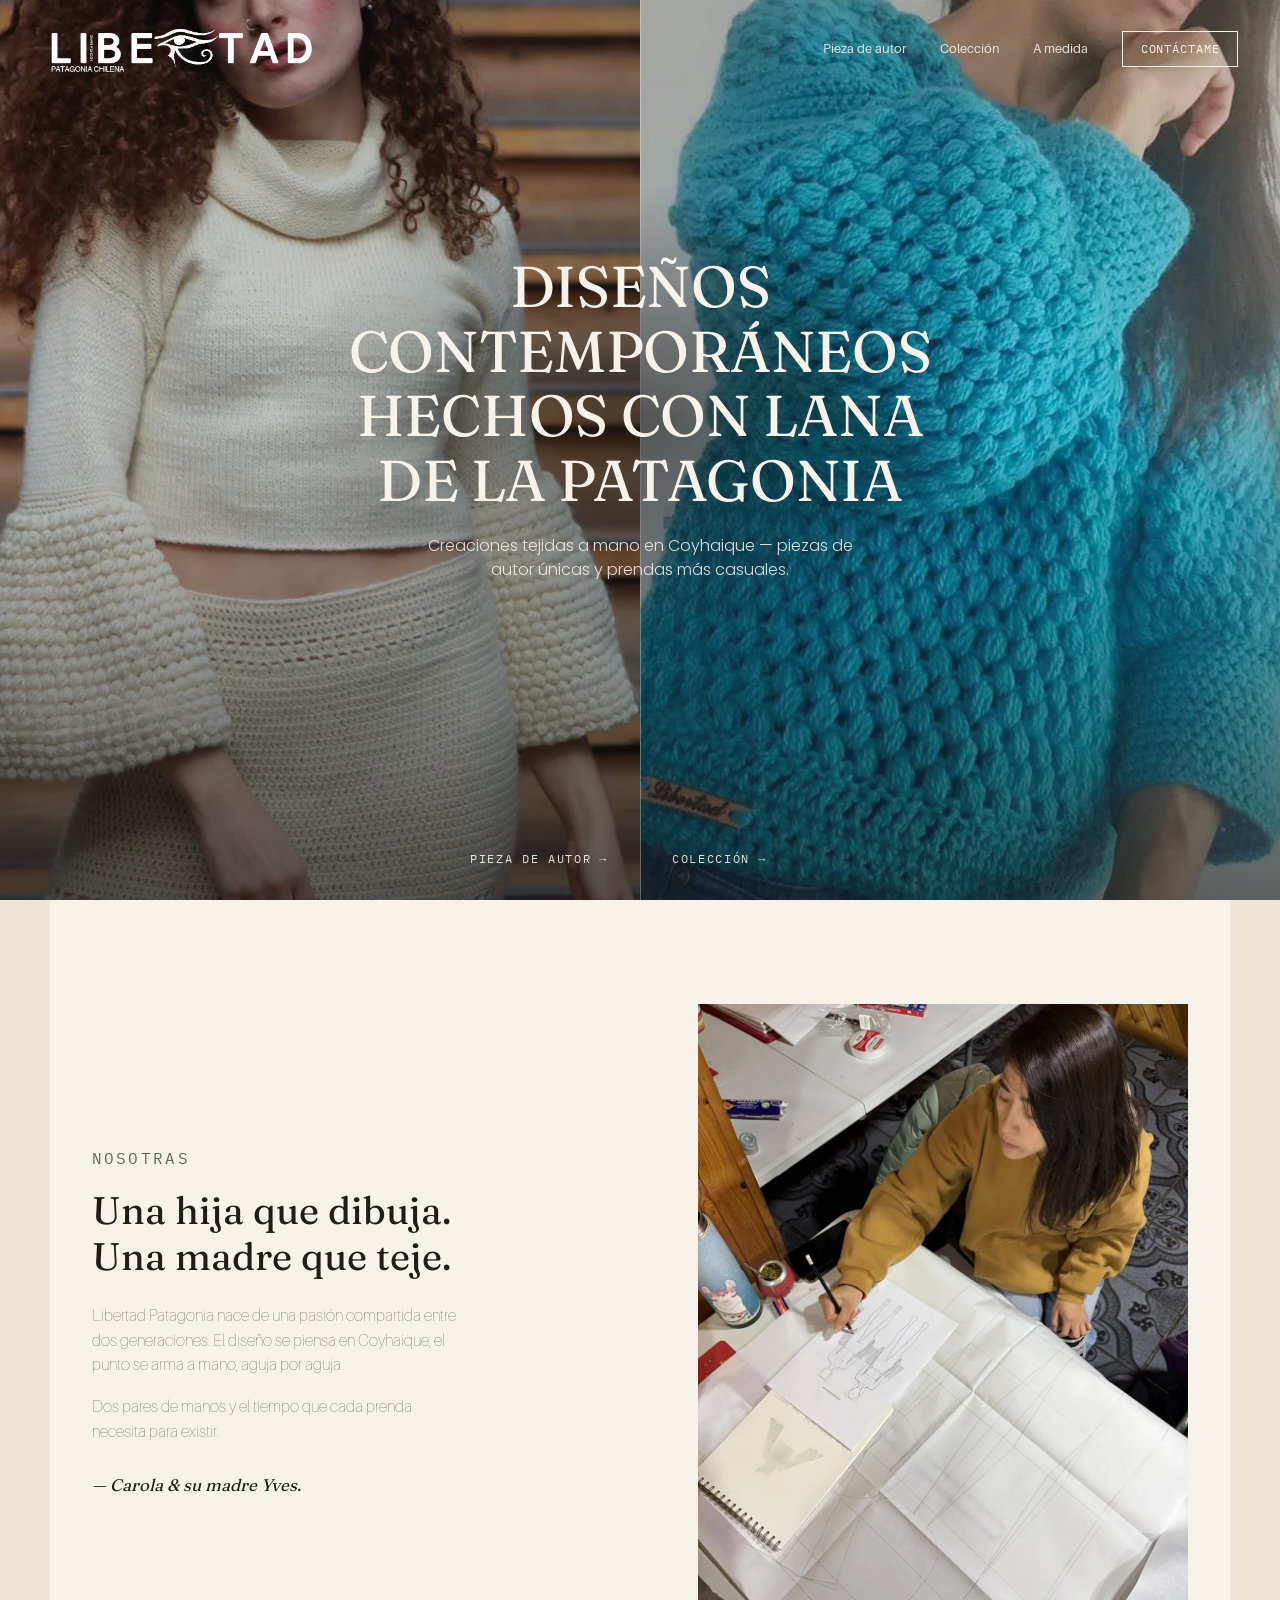
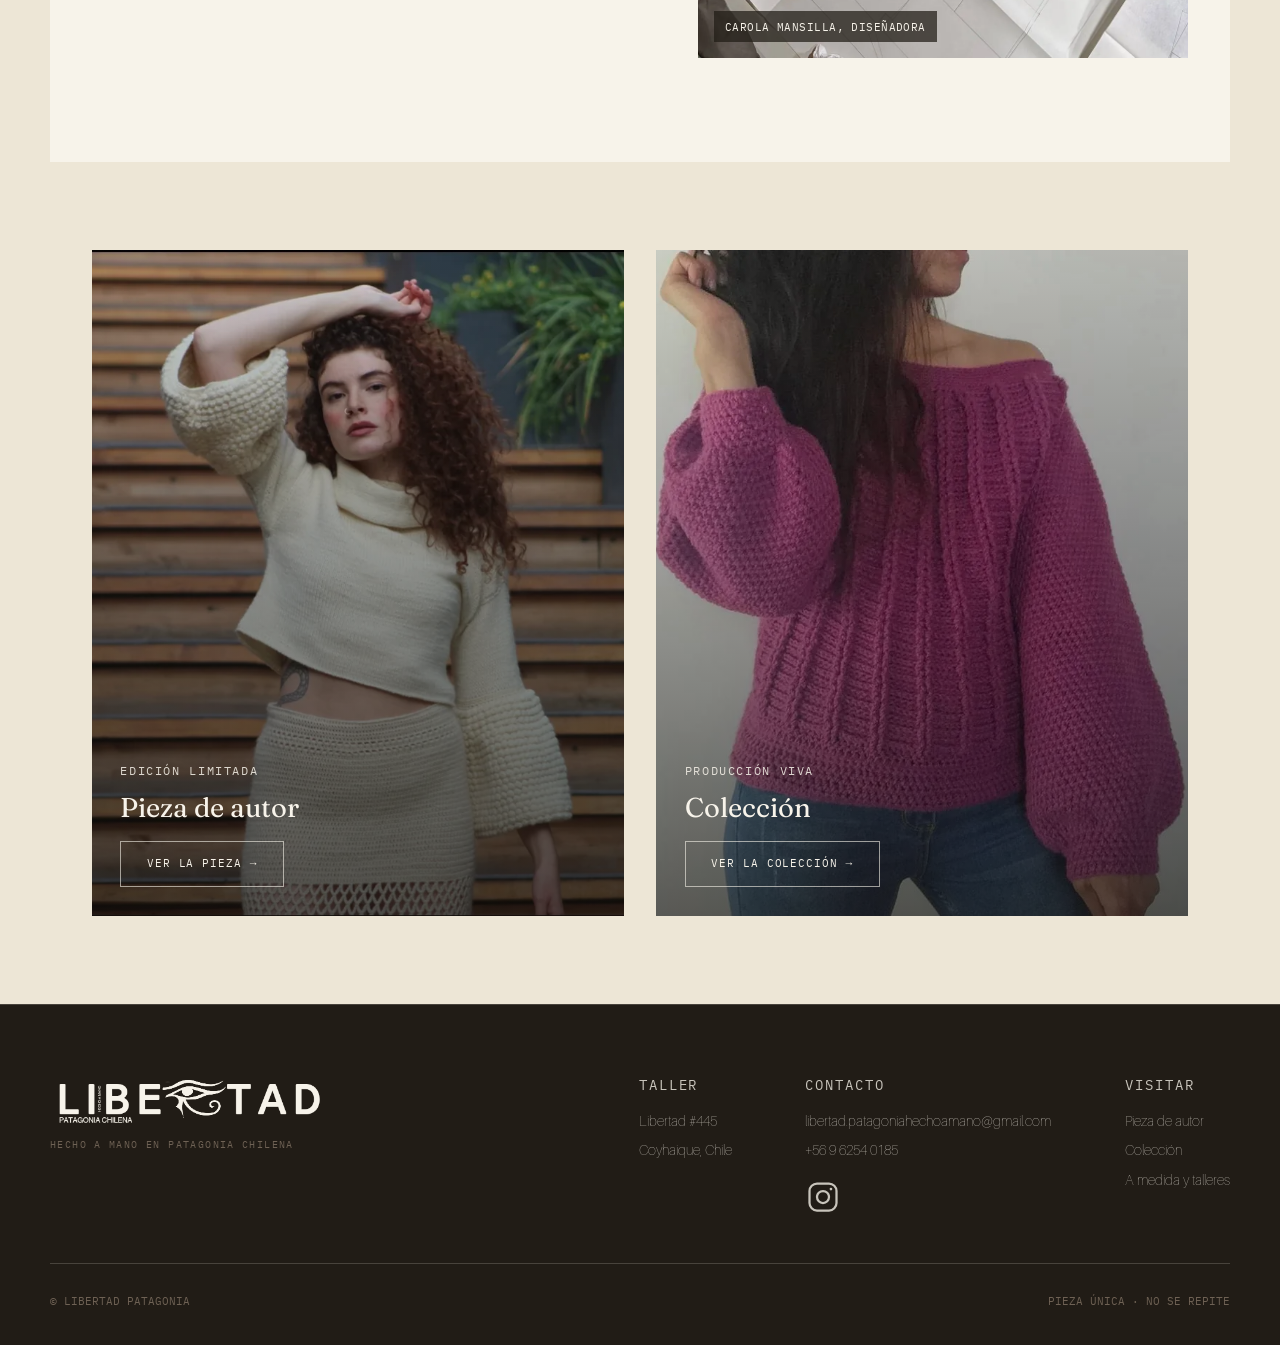
==== index.html @ 9610e056 "Nav: Contáctame WhatsApp button on all pages; footer: frameless larger Instagram icon on all pages C" ====
<!DOCTYPE html>

<html lang="es">
<head>
<meta charset="utf-8"/>
<meta content="width=device-width, initial-scale=1.0" name="viewport"/>
<title>Libertad Patagonia — Dos líneas, un mismo taller</title>




<link as="font" crossorigin="" href="assets/fonts/fraunces-400.woff2" rel="preload" type="font/woff2"/><link as="font" crossorigin="" href="assets/fonts/aileron-400.woff2" rel="preload" type="font/woff2"/><link href="assets/css/style.css" rel="stylesheet"/><meta content="Taller familiar de tejido en Coyhaique, Patagonia chilena. Piezas de autor en lana cruda y colección semanal en colores vivos, hechas a mano por Carola e Yves Mansilla." name="description"/><link href="https://libertadpatagonia.cl/" rel="canonical"/><meta content="website" property="og:type"/><meta content="Libertad Patagonia — Dos líneas, un mismo taller" property="og:title"/><meta content="Taller familiar de tejido en Coyhaique, Patagonia chilena. Piezas de autor en lana cruda y colección semanal en colores vivos, hechas a mano por Carola e Yves Mansilla." property="og:description"/><meta content="https://libertadpatagonia.cl/" property="og:url"/><meta content="https://libertadpatagonia.cl/assets/img/pieza-crema-frente.webp" property="og:image"/><meta content="es_CL" property="og:locale"/><meta content="Libertad Patagonia" property="og:site_name"/><meta content="summary_large_image" name="twitter:card"/><meta content="Libertad Patagonia — Dos líneas, un mismo taller" name="twitter:title"/><meta content="Taller familiar de tejido en Coyhaique, Patagonia chilena. Piezas de autor en lana cruda y colección semanal en colores vivos, hechas a mano por Carola e Yves Mansilla." name="twitter:description"/><meta content="https://libertadpatagonia.cl/assets/img/pieza-crema-frente.webp" name="twitter:image"/><script type="application/ld+json">{
  "@context": "https://schema.org",
  "@type": "ClothingStore",
  "name": "Libertad Patagonia",
  "description": "Taller familiar de tejido a mano en Coyhaique, Patagonia chilena.",
  "address": {
    "@type": "PostalAddress",
    "streetAddress": "Libertad #445",
    "addressLocality": "Coyhaique",
    "addressRegion": "Región de Aysén",
    "addressCountry": "CL"
  },
  "email": "libertad.patagoniahechoamano@gmail.com",
  "telephone": "+56962540185",
  "sameAs": ["https://www.instagram.com/libertad.patagona_hechoamano/"],
  "image": "https://libertadpatagonia.cl/assets/img/pieza-crema-frente.webp"
}</script></head>
<body>
<header class="" id="siteHeader">
<a class="brand-block" href="index.html" style="display:flex;align-items:center;">
<div class="brand-logo">
<img alt="Libertad Patagonia" class="logo-light" fetchpriority="high" height="84" loading="eager" src="assets/img/logo-header.png" width="462"/>
<img alt="Libertad Patagonia" class="logo-dark" fetchpriority="high" height="91" loading="eager" src="assets/img/logo-footer.png" width="472"/>
</div>
</a>
<nav>
<a href="pieza-de-autor.html">Pieza de autor</a>
<a href="coleccion.html">Colección</a>
<a href="servicios.html">A medida</a>
<a class="nav-cta" href="https://wa.me/56962540185?text=Hola%2C%20les%20escribo%20desde%20el%20sitio%20web%20de%20Libertad%20Patagonia." target="_blank" rel="noopener">Contáctame</a>
</nav>
</header>
<section class="hero">
<div class="hero-split">
<a class="hero-half hero-half-autor" href="pieza-de-autor.html" style="background-image:url('assets/img/diseno-patronaje.webp');">
<span class="hero-half-label mono">PIEZA DE AUTOR <span class="arrow">→</span></span>
</a>
<a class="hero-half hero-half-coleccion" href="coleccion.html" style="background-image:url('assets/img/tejido-turquesa.webp');">
<span class="hero-half-label mono">COLECCIÓN <span class="arrow">→</span></span>
</a>
</div>
<div class="hero-seam"></div>
<div class="hero-center">
<h1 style="text-transform:uppercase;">Diseños contemporáneos hechos con lana de la Patagonia</h1>
<p>Creaciones tejidas a mano en Coyhaique — piezas de autor únicas y prendas más casuales.</p>
</div>
</section>
<div class="oficio reveal" id="oficio">
<div class="oficio-text">
<p class="eyebrow">Nosotras</p>
<h2>Una hija que dibuja.<br/>Una madre que teje.</h2>
<p>Libertad Patagonia nace de una pasión compartida entre dos generaciones. El diseño se piensa en Coyhaique; el punto se arma a mano, aguja por aguja.</p>
<p>Dos pares de manos y el tiempo que cada prenda necesita para existir.</p>
<p class="signature">— Carola &amp; su madre Yves.</p>
</div>
<div class="oficio-img">
<img alt="Carola Mansilla dibujando el diseño de una pieza, Coyhaique" fetchpriority="high" height="1332" loading="eager" src="assets/img/pieza-crema-frente.webp" width="1000"/>
<span class="tag mono">CAROLA MANSILLA, DISEÑADORA</span>
</div>
</div>
<div class="paths reveal">
<a class="path-card" href="pieza-de-autor.html">
<img alt="Pieza de autor" height="1424" loading="lazy" src="assets/img/modelo.webp" width="950"/>
<div class="path-card-inner">
<p class="eyebrow">Edición limitada</p>
<h3>Pieza de autor</h3>
<span class="btn btn-light">Ver la pieza →</span>
</div>
</a>
<a class="path-card" href="coleccion.html">
<img alt="Colección" height="950" loading="lazy" src="assets/img/pieza-magenta-espalda.webp" width="950"/>
<div class="path-card-inner">
<p class="eyebrow">Producción viva</p>
<h3>Colección</h3>
<span class="btn btn-light">Ver la colección →</span>
</div>
</a>
</div>
<footer id="contacto">
<div class="footer-top">
<div class="footer-logo">
<div aria-label="Libertad Patagonia" class="footer-logo-mark" role="img"></div>
<small>HECHO A MANO EN PATAGONIA CHILENA</small>
</div>
<div class="footer-cols">
<div class="footer-col">
<p class="eyebrow">Taller</p>
<p>Libertad #445</p>
<p>Coyhaique, Chile</p>
</div>
<div class="footer-col">
<p class="eyebrow">Contacto</p>
<a href="mailto:libertad.patagoniahechoamano@gmail.com">libertad.patagoniahechoamano@gmail.com</a>
<a href="https://wa.me/56962540185">+56 9 6254 0185</a>
<div class="footer-social">
<a href="https://www.instagram.com/libertad.patagona_hechoamano/" target="_blank" rel="noopener" aria-label="Instagram de Libertad Patagonia">
<svg xmlns="http://www.w3.org/2000/svg" viewBox="0 0 24 24" width="36" height="36" fill="none" stroke="currentColor" stroke-width="1.5" stroke-linecap="round" stroke-linejoin="round" aria-hidden="true"><rect x="3" y="3" width="18" height="18" rx="5"/><circle cx="12" cy="12" r="4"/><circle cx="17.3" cy="6.7" r="0.9" fill="currentColor" stroke="none"/></svg>
</a>
</div>
</div>
<div class="footer-col">
<p class="eyebrow">Visitar</p>
<a href="pieza-de-autor.html">Pieza de autor</a>
<a href="coleccion.html">Colección</a>
<a href="servicios.html">A medida y talleres</a>
</div>
</div>
</div>
<div class="footer-bottom">
<span>© LIBERTAD PATAGONIA</span>
<span>PIEZA ÚNICA · NO SE REPITE</span>
</div>
</footer>
<script>
  const header = document.getElementById('siteHeader');
  if(!header.classList.contains('static')){
    const onScroll = () => { if (window.scrollY > 60) header.classList.add('solid'); else header.classList.remove('solid'); };
    window.addEventListener('scroll', onScroll, {passive:true});
    onScroll();
  }
  const prefersReduced = window.matchMedia('(prefers-reduced-motion: reduce)').matches;
  if(!prefersReduced && 'IntersectionObserver' in window){
    const obs = new IntersectionObserver((entries)=>{
      entries.forEach(e=>{ if(e.isIntersecting){ e.target.classList.add('in'); obs.unobserve(e.target); } });
    }, {threshold:0.12});
    document.querySelectorAll('.reveal').forEach(el=>obs.observe(el));
  } else {
    document.querySelectorAll('.reveal').forEach(el=>el.classList.add('in'));
  }
</script>
</body>
</html>
---- assets/css/style.css ----
/* Libertad Patagonia Chilena — shared stylesheet, self-hosted fonts, merged from 4 pages */

@font-face{font-family:'Fraunces';font-style:normal;font-weight:400;font-display:swap;src:url('../fonts/fraunces-400.woff2') format('woff2');}
@font-face{font-family:'Poppins';font-style:normal;font-weight:300;font-display:swap;src:url('../fonts/poppins-300.woff2') format('woff2');}
@font-face{font-family:'IBM Plex Mono';font-style:normal;font-weight:400;font-display:swap;src:url('../fonts/ibm-plex-mono-400.woff2') format('woff2');}
@font-face{font-family:'Aileron';font-style:normal;font-weight:300;font-display:swap;src:url('../fonts/aileron-300.woff2') format('woff2');}
@font-face{font-family:'Aileron';font-style:normal;font-weight:400;font-display:swap;src:url('../fonts/aileron-400.woff2') format('woff2');}

:root{--cream:#EDE6D6; --paper:#F7F3EA; --charcoal:#211C16; --wood:#8B6D46;
  --maroon:#5C2A28; --stone:#6E6154; --line: rgba(33,28,22,0.14); --line-light: rgba(247,243,234,0.18);}
*{margin:0;padding:0;box-sizing:border-box;}
html{scroll-behavior:smooth;}
body{background:var(--cream); color:var(--charcoal); font-family:"Aileron",sans-serif; font-weight:400; line-height:1.5; -webkit-font-smoothing:antialiased;}
a{color:inherit; text-decoration:none;}
img{display:block; max-width:100%;}
.mono{font-family:"IBM Plex Mono",monospace; letter-spacing:0.04em;}
.eyebrow{font-family:"IBM Plex Mono",monospace; font-size:0.72rem; letter-spacing:0.14em; text-transform:uppercase; color:var(--stone);}
header{position:fixed; top:0;left:0;right:0; z-index:100; display:flex; align-items:center; justify-content:space-between;
  padding:1.5rem 2.6rem; transition:background .5s ease, padding .4s ease, border-color .4s ease; border-bottom:1px solid transparent;}
header.solid{background:rgba(237,230,214,0.94); backdrop-filter:blur(6px); padding:1.05rem 2.6rem; border-bottom:1px solid var(--line);}
.brand-logo{height:50px; display:flex; align-items:center;}
.brand-logo img{height:100%; width:auto;}
.brand-logo .logo-dark{display:none;}
header.solid .brand-logo .logo-light{display:none;}
header.solid .brand-logo .logo-dark{display:block;}
.brand-block{display:flex; align-items:center;}
nav{display:flex; gap:2.1rem;}
nav a{font-size:0.82rem; color:var(--paper); opacity:0.88; transition:opacity .25s ease, color .4s ease; position:relative;}
header.solid nav a{color:var(--charcoal);}
nav a.current{opacity:1;}
nav a.current::after{content:""; position:absolute; left:0;bottom:-5px; width:100%;height:1px; background:currentColor;}
nav a:hover{opacity:1;}
header.static{background:rgba(237,230,214,0.98); border-bottom:1px solid var(--line); padding:1.05rem 2.6rem;}
header.static .brand-logo .logo-light{display:none;}
header.static .brand-logo .logo-dark{display:block;}
header.static nav a{color:var(--charcoal);}
nav{align-items:center;}
nav .nav-cta{display:inline-block; opacity:1; padding:0.5rem 1.1rem; border:1px solid currentColor; font-family:"IBM Plex Mono",monospace; font-size:0.72rem; letter-spacing:0.08em; text-transform:uppercase; transition:background .3s ease, color .3s ease, border-color .3s ease;}
nav .nav-cta:hover{background:var(--paper); color:var(--charcoal); border-color:var(--paper);}
header.solid nav .nav-cta:hover, header.static nav .nav-cta:hover{background:var(--charcoal); color:var(--paper); border-color:var(--charcoal);}
section{padding:7rem 2.6rem;}
.section-head{max-width:640px; margin:0 auto 1.6rem; text-align:center;}
.section-head .eyebrow{justify-content:center; display:flex;}
.section-head h2{font-family:"Fraunces",serif; font-weight:400; font-size:clamp(1.9rem,3.4vw,2.7rem); margin-top:0.7rem; letter-spacing:-0.005em;}
.section-intro{max-width:600px; margin:0 auto 3.6rem; text-align:center; color:var(--stone); font-family:"Poppins",sans-serif; font-weight:300; font-size:1rem;}
.reveal{opacity:0; transform:translateY(22px); transition:opacity .8s ease, transform .8s ease;}
.reveal.in{opacity:1; transform:translateY(0);}
.btn{display:inline-block; font-family:"IBM Plex Mono",monospace; font-size:0.72rem; letter-spacing:0.08em; text-transform:uppercase; color:var(--charcoal); border:1px solid var(--charcoal); padding:0.85rem 1.6rem; white-space:nowrap; transition:background .3s ease, color .3s ease;}
.btn:hover{background:var(--charcoal); color:var(--paper);}
.btn-light{color:var(--paper); border-color:rgba(247,243,234,0.6);}
.btn-light:hover{background:var(--paper); color:var(--charcoal);}
.page-banner{position:relative; height:44vh; min-height:320px; display:flex; align-items:flex-end; background:#000 center/cover no-repeat;}
.page-banner::before{content:""; position:absolute; inset:0; background:linear-gradient(180deg, rgba(20,16,12,0.2) 0%, rgba(20,16,12,0.15) 40%, rgba(20,16,12,0.72) 100%);}
.page-banner-inner{position:relative; z-index:2; padding:0 2.6rem 2.6rem; max-width:760px;}
.page-banner-inner .eyebrow{color:var(--paper); opacity:0.85; margin-bottom:0.7rem;}
.page-banner-inner h1{font-family:"Fraunces",serif; font-weight:400; font-size:clamp(2.1rem,4.4vw,3.4rem); color:var(--paper); letter-spacing:-0.01em;}
.back-link{position:relative; z-index:2; display:inline-block; margin:0 2.6rem 1.2rem; font-size:0.76rem; color:var(--paper); opacity:0.8;}
footer{background:var(--charcoal); color:var(--paper); padding:4.4rem 2.6rem 2.2rem; border-top:1px solid var(--line-light);}
.footer-top{max-width:1180px; margin:0 auto; display:flex; justify-content:space-between; align-items:flex-start; flex-wrap:wrap; gap:2.4rem; padding-bottom:3rem;}
.footer-logo-mark{height:50px; width:275px; margin-bottom:0.8rem; background-color:var(--paper); -webkit-mask-repeat:no-repeat; mask-repeat:no-repeat; -webkit-mask-position:left center; mask-position:left center; -webkit-mask-size:contain; mask-size:contain; -webkit-mask-image:url(../img/logo-header.png); mask-image:url(../img/logo-header.png);}
.footer-logo small{display:block; font-family:"IBM Plex Mono",monospace; font-size:0.62rem; letter-spacing:0.14em; color:var(--stone);}
.footer-cols{display:flex; gap:4.6rem; flex-wrap:wrap;}
.footer-col .eyebrow{margin-bottom:1rem;}
.footer-col a, .footer-col p{display:block; font-size:0.86rem; color:rgba(247,243,234,0.78); margin-bottom:0.55rem; font-weight:300;}
.footer-col .footer-social{display:flex; gap:0.7rem; margin-top:1.1rem;}
.footer-col .footer-social a{display:inline-flex; align-items:center; justify-content:center; margin:0; color:rgba(247,243,234,0.78); transition:color .25s ease;}
.footer-col .footer-social a:hover{color:var(--paper);}
.footer-bottom{max-width:1180px; margin:0 auto; display:flex; justify-content:space-between; font-size:0.68rem; color:var(--stone); padding-top:1.8rem; border-top:1px solid var(--line-light); font-family:"IBM Plex Mono",monospace;}
.hero{position:relative; height:100vh; min-height:640px; overflow:hidden;}
.hero-split{position:absolute; inset:0; display:flex;}
.hero-half{position:relative; width:50%; height:100%; background-size:cover; background-repeat:no-repeat; display:block;}
.hero-half-autor{background-position:center 38%;}
.hero-half-coleccion{background-position:center 30%;}
.hero-half::before{content:""; position:absolute; inset:0; background:linear-gradient(180deg, rgba(20,16,12,0.18) 0%, rgba(20,16,12,0.1) 45%, rgba(20,16,12,0.62) 100%); transition:background .3s ease;}
.hero-half:hover::before{background:linear-gradient(180deg, rgba(20,16,12,0.1) 0%, rgba(20,16,12,0.05) 45%, rgba(20,16,12,0.5) 100%);}
.hero-half-label{position:absolute; bottom:2rem; color:var(--paper); font-size:0.74rem; letter-spacing:0.14em; opacity:0.9; z-index:2; white-space:nowrap; display:flex; align-items:center; gap:0.5rem;}
.hero-half-label .arrow{transition:transform .25s ease;}
.hero-half:hover .hero-half-label .arrow{transform:translateX(4px);}
.hero-half-autor .hero-half-label{right:2rem;}
.hero-half-coleccion .hero-half-label{left:2rem;}
.hero-center{position:absolute; top:50%; left:50%; transform:translate(-50%,-58%); z-index:3; text-align:center; padding:2rem 1.4rem; max-width:640px; width:90%;}
.hero-center::before{content:""; position:absolute; inset:-2.4rem -3rem; z-index:-1; background:radial-gradient(ellipse at center, rgba(20,16,12,0.55) 0%, rgba(20,16,12,0) 72%);}
.hero-center h1{font-family:"Fraunces",serif; font-weight:400; font-size:clamp(2.2rem, 4.6vw, 3.6rem); line-height:1.12; color:var(--paper); letter-spacing:-0.005em;}
.hero-center p{margin-top:1.3rem; color:var(--paper); opacity:0.88; font-size:1rem; font-family:"Poppins",sans-serif; font-weight:300; max-width:46ch; margin-left:auto; margin-right:auto;}
.hero-seam{position:absolute; top:0; bottom:0; left:50%; width:1px; background:rgba(247,243,234,0.35); z-index:2;}
.oficio{background:var(--paper); display:grid; grid-template-columns:1.05fr 0.95fr; gap:5vw; align-items:center; max-width:1180px; margin:0 auto; padding:6.5rem 2.6rem;}
.oficio-text .eyebrow{margin-bottom:1.1rem;}
.oficio-text h2{font-family:"Fraunces",serif; font-weight:400; font-size:clamp(1.8rem,3vw,2.5rem); line-height:1.18; margin-bottom:1.6rem;}
.oficio-text p{color:var(--stone); font-weight:300; font-size:1.02rem; max-width:46ch; margin-bottom:1.1rem;}
.oficio-text .signature{margin-top:1.8rem; font-family:"Fraunces",serif; font-style:italic; font-size:1.05rem; color:var(--charcoal);}
.oficio-img{position:relative; overflow:hidden; aspect-ratio:3/4;}
.oficio-img img{width:100%;height:100%;object-fit:cover;object-position:center 18%;}
.oficio-img .tag{position:absolute; left:1rem; bottom:1rem; background:rgba(33,28,22,0.72); color:var(--paper); font-size:0.68rem; padding:0.45rem 0.7rem;}
.paths{max-width:1180px; margin:0 auto; padding:5.5rem 2.6rem; display:grid; grid-template-columns:1fr 1fr; gap:2rem;}
.path-card{position:relative; aspect-ratio:4/5; overflow:hidden; display:flex; align-items:flex-end;}
.path-card img{position:absolute; inset:0; width:100%; height:100%; object-fit:cover; transition:transform .8s ease;}
.path-card:hover img{transform:scale(1.04);}
.path-card::before{content:""; position:absolute; inset:0; background:linear-gradient(180deg, rgba(20,16,12,0.1) 0%, rgba(20,16,12,0.68) 100%); z-index:1;}
.path-card-inner{position:relative; z-index:2; padding:1.8rem;}
.path-card-inner .eyebrow{color:var(--paper); opacity:0.85; margin-bottom:0.5rem;}
.path-card-inner h3{font-family:"Fraunces",serif; font-weight:400; font-size:1.7rem; color:var(--paper); margin-bottom:0.8rem;}
.path-card-inner .btn-light{font-size:0.7rem;}
.coleccion{background:var(--cream);}
.grid{max-width:1200px; margin:0 auto; display:grid; grid-template-columns:repeat(3,1fr); gap:2.6rem;}
.card{overflow:hidden;}
.card-img{position:relative; aspect-ratio:3/4; overflow:hidden; background:var(--wood);}
.card-img img{width:100%;height:100%;object-fit:cover; transition:transform 1.1s cubic-bezier(.2,.7,.2,1);}
.card:hover .card-img img{transform:scale(1.045);}
.card-status{position:absolute; top:0.9rem; right:0.9rem; font-size:0.62rem; padding:0.3rem 0.55rem; background:var(--paper); color:var(--charcoal);}
.card-status.sold{background:var(--charcoal); color:var(--paper);}
.card-ledger{padding-top:1rem; border-top:1px solid var(--line); margin-top:1rem;}
.card-ledger .code{font-size:0.68rem; color:var(--maroon); margin-bottom:0.35rem;}
.card-name{font-family:"Fraunces",serif; font-size:1.25rem; font-weight:500; margin-bottom:0.3rem;}
.card-desc{font-size:0.84rem; color:var(--stone); font-weight:300;}
.coleccion-foot{max-width:1200px; margin:3rem auto 0; display:flex; justify-content:space-between; align-items:center; padding-top:1.8rem; border-top:1px solid var(--line);}
.coleccion-foot p{font-size:0.85rem; color:var(--stone); max-width:44ch; font-weight:300;}
.tenido{max-width:1180px; margin:5.5rem auto 0; display:grid; grid-template-columns:1.15fr 0.85fr; gap:5vw; align-items:center;}
.tenido img{width:100%; height:auto; aspect-ratio:4/5; object-fit:cover; object-position:center 28%;}
.tenido-text h3{font-family:"Fraunces",serif; font-weight:400; font-size:clamp(1.5rem,2.4vw,1.9rem); margin-bottom:1.1rem; line-height:1.25;}
.tenido-text p{color:var(--stone); font-weight:300; font-size:0.98rem; max-width:42ch; margin-bottom:1rem;}
.tenido-text .eyebrow{margin-bottom:0.9rem;}
.eclectico{max-width:1200px; margin:5.5rem auto 0;}
.eclectico-head{display:flex; justify-content:space-between; align-items:baseline; margin-bottom:1.4rem; border-bottom:1px solid var(--line); padding-bottom:1rem;}
.eclectico-head h4{font-family:"Fraunces",serif; font-weight:400; font-size:1.3rem;}
.eclectico-head span{font-size:0.78rem; color:var(--stone); font-weight:300;}
.eclectico-grid{display:grid; grid-template-columns:repeat(3,1fr); gap:1rem;}
.eclectico-tile{position:relative; aspect-ratio:1/1; overflow:hidden; background:var(--charcoal);}
.eclectico-tile img{width:100%;height:100%;object-fit:cover;}
.eclectico-tile .label{position:absolute; left:0.7rem; bottom:0.7rem; color:var(--paper); font-size:0.68rem; background:rgba(33,28,22,0.55); padding:0.3rem 0.55rem;}
.eclectico-tile.text-tile{display:flex; align-items:flex-end; padding:1rem; background:var(--maroon);}
.eclectico-tile.text-tile span{color:var(--paper); font-family:"Fraunces",serif; font-size:1.1rem;}
.autor{background:var(--charcoal); color:var(--paper);}
.autor .section-head h2{color:var(--paper);}
.autor .section-head .eyebrow{color:var(--wood);}
.autor .section-intro{color:rgba(247,243,234,0.7);}
.autor-spread{max-width:1180px; margin:0 auto 2.2rem; display:grid; grid-template-columns:1fr 1fr; gap:1.4rem;}
.autor-spread .img-tall{aspect-ratio:3/4; overflow:hidden;}
.autor-spread .img-tall img{width:100%;height:100%;object-fit:cover;}
.autor-caption{max-width:1180px; margin:0 auto; display:flex; justify-content:space-between; align-items:flex-end; padding-top:1.4rem; border-top:1px solid var(--line-light); flex-wrap:wrap; gap:1rem;}
.autor-caption .code{font-size:0.72rem; color:var(--wood); margin-bottom:0.4rem;}
.autor-caption .name{font-family:"Fraunces",serif; font-size:1.4rem;}
.autor-caption .meta{font-size:0.84rem; color:rgba(247,243,234,0.65); font-weight:300; max-width:46ch;}
.autor-origen-banner{position:relative; height:56vh; min-height:380px; overflow:hidden; width:100%; background:#000 url("../img/esquila-galpon.webp") center 62% / cover no-repeat; display:flex; align-items:center;}
.autor-origen-banner::before{content:""; position:absolute; inset:0; background:linear-gradient(90deg, rgba(20,16,12,0.68) 0%, rgba(20,16,12,0.22) 55%, rgba(20,16,12,0.05) 100%);}
.autor-origen-banner-inner{position:relative; z-index:2; max-width:460px; padding:0 2.4rem;}
.autor-origen-banner-inner p.eyebrow{color:var(--paper); opacity:0.8;}
.autor-origen-banner-inner h3{font-family:"Fraunces",serif; font-weight:400; font-size:clamp(1.4rem,2.6vw,1.9rem); color:var(--paper); line-height:1.25; margin-top:0.7rem;}
.autor-origen-detail-wrap{background:var(--charcoal); padding:3.6rem 2.6rem 6rem;}
.autor-origen-detail{max-width:1180px; margin:0 auto; display:grid; grid-template-columns:0.8fr 1.2fr; gap:4vw; align-items:center;}
.autor-origen-detail img{width:100%; height:auto; aspect-ratio:4/5; object-fit:cover; object-position:center 22%;}
.autor-origen-detail p{color:rgba(247,243,234,0.72); font-weight:300; font-size:0.96rem; max-width:44ch; margin-bottom:1rem;}
.autor-origen-detail .eyebrow{margin-bottom:0.9rem; color:var(--wood);}
.autor-cta{text-align:center; padding:5rem 2.6rem; background:var(--charcoal);}
.autor-cta p{color:rgba(247,243,234,0.75); font-weight:300; margin-bottom:1.6rem;}
.servicios{background:var(--charcoal); color:var(--paper);}
.servicios .section-head h2{color:var(--paper);}
.servicios .section-head .eyebrow{color:var(--stone);}
.serv-grid{max-width:900px; margin:0 auto; display:grid; grid-template-columns:1fr 1fr; gap:1px; background:var(--line-light);}
.serv-card{background:var(--charcoal); padding:2.8rem 2.4rem;}
.serv-card .num{font-family:"IBM Plex Mono",monospace; font-size:0.7rem; color:var(--wood); margin-bottom:1.2rem; display:block;}
.serv-card h3{font-family:"Fraunces",serif; font-weight:400; font-size:1.4rem; margin-bottom:1rem;}
.serv-card p{color:rgba(247,243,234,0.72); font-weight:300; font-size:0.92rem; margin-bottom:1.6rem; max-width:36ch;}
.serv-card a.link{font-family:"IBM Plex Mono",monospace; font-size:0.7rem; letter-spacing:0.06em; text-transform:uppercase; border-bottom:1px solid rgba(247,243,234,0.4); padding-bottom:2px;}
@media (max-width: 880px){
header, header.static{padding:1.2rem 1.4rem;}
nav{display:none;}
section{padding:4.5rem 1.4rem;}
.footer-cols{gap:2.4rem;}
.page-banner-inner, .back-link{padding-left:1.4rem; padding-right:1.4rem; margin-left:1.4rem; margin-right:1.4rem;}
.hero-split{flex-direction:column;}
.hero-half{width:100%; height:50%;}
.hero-seam{display:none;}
.oficio{grid-template-columns:1fr; padding:4.5rem 1.4rem;}
.paths{grid-template-columns:1fr; padding:4.5rem 1.4rem;}
.grid{grid-template-columns:1fr; gap:3rem;}
.tenido{grid-template-columns:1fr; gap:1.6rem;}
.eclectico-grid{grid-template-columns:repeat(3,1fr); gap:0.6rem;}
.autor-spread{grid-template-columns:1fr;}
.autor-origen-detail{grid-template-columns:1fr; gap:1.6rem;}
.serv-grid{grid-template-columns:1fr;}
}
@media (prefers-reduced-motion: reduce){
*{transition:none !important; scroll-behavior:auto !important;}
.reveal{opacity:1; transform:none;}
}
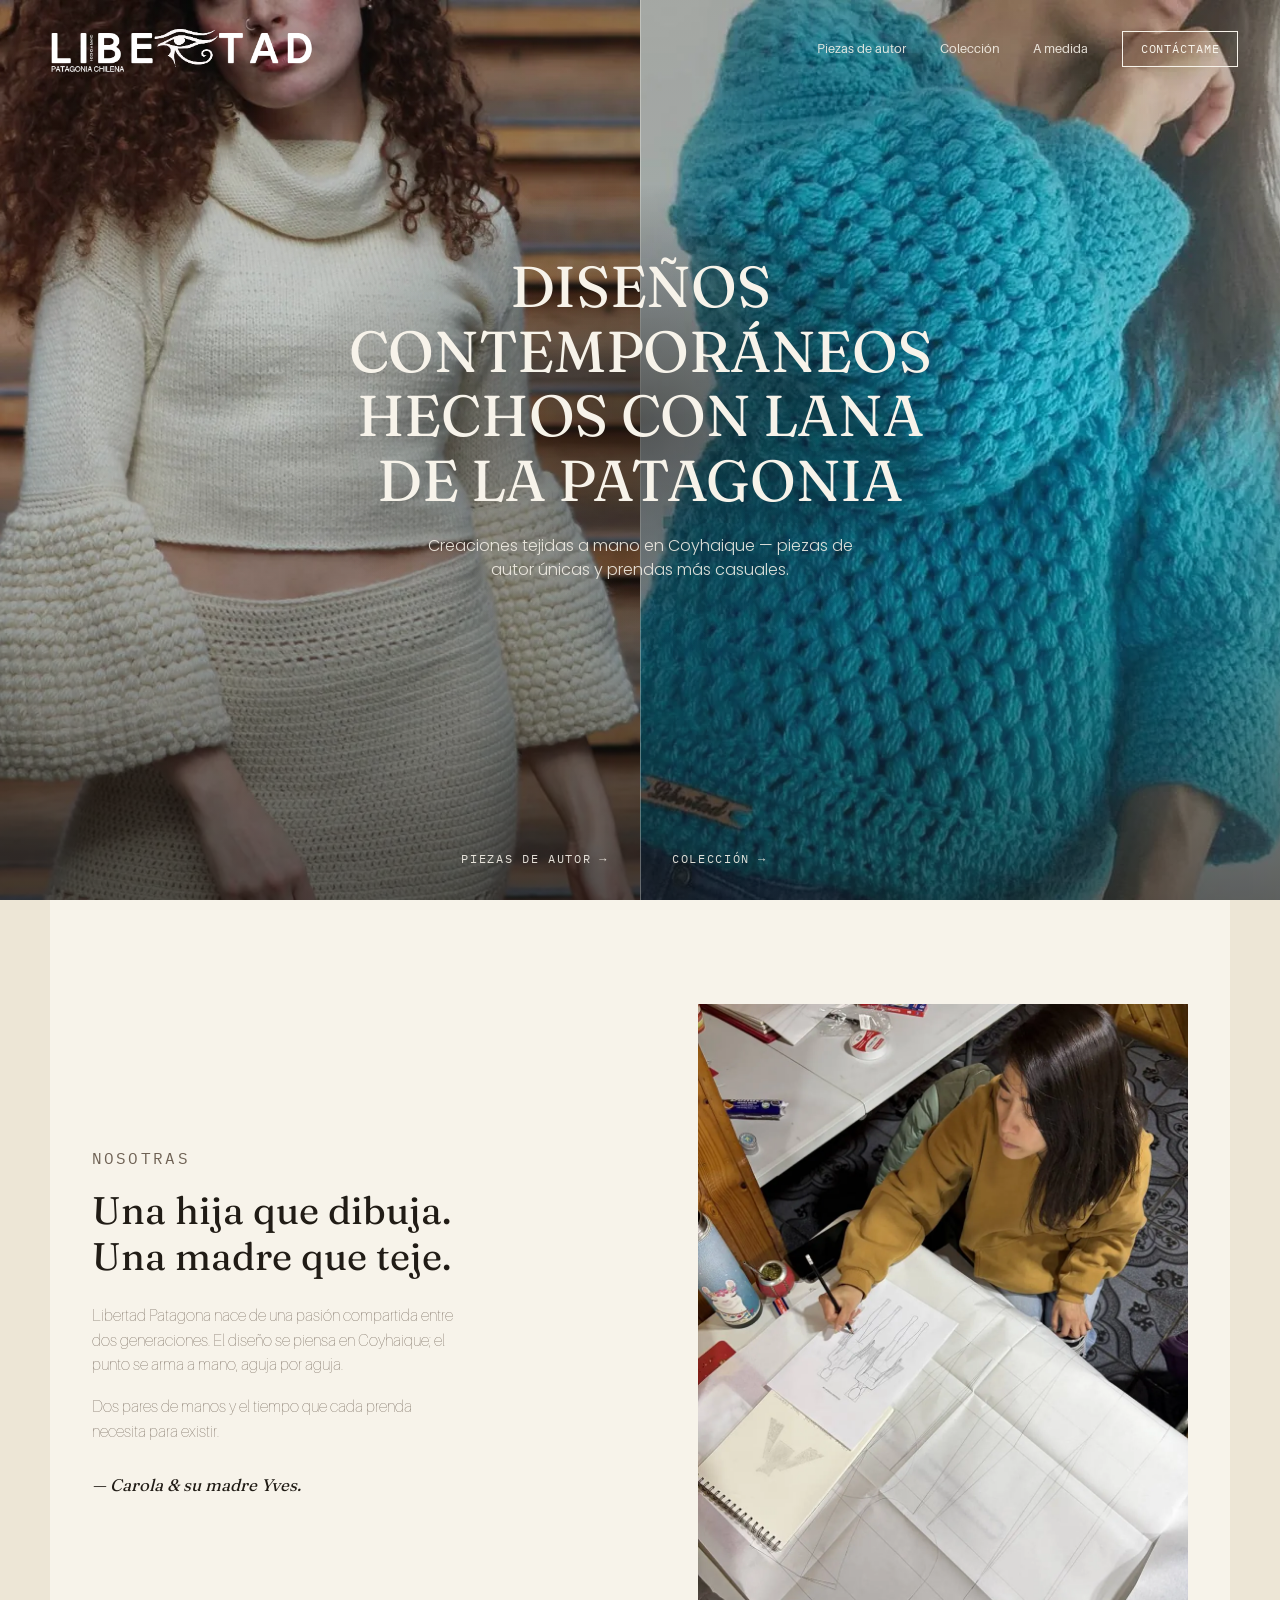
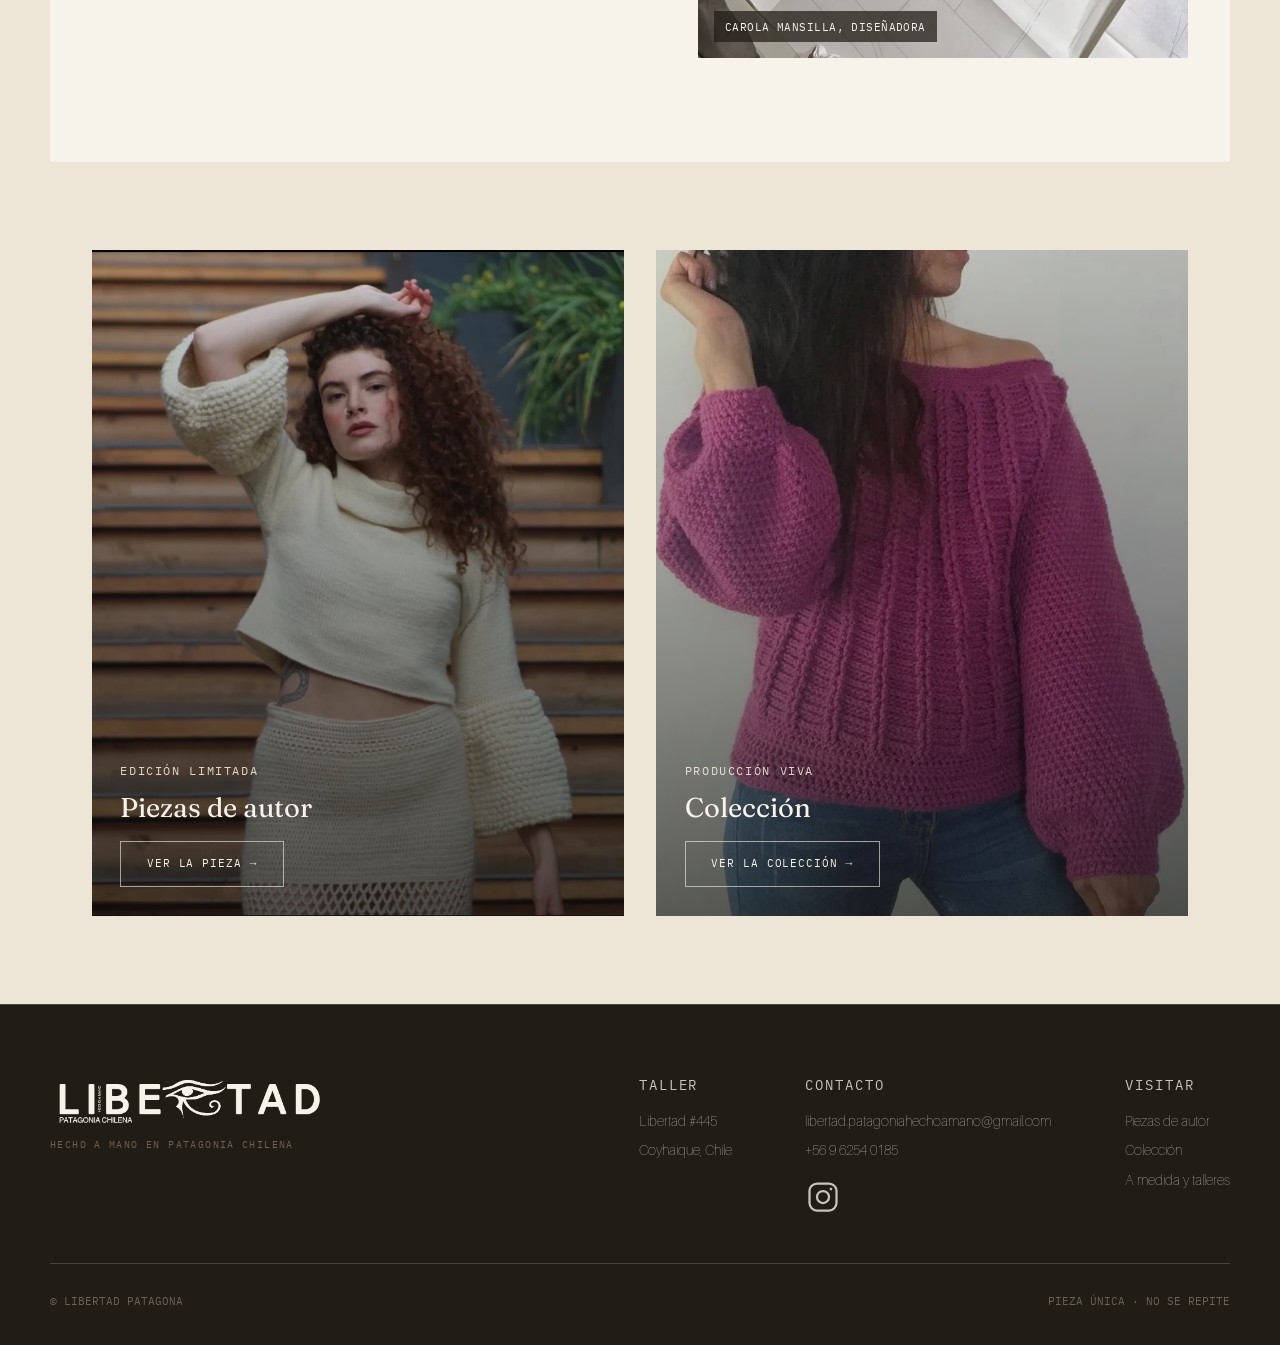
==== commit 436c1ef7: "Rename brand text to Libertad Patagona (domain libertadpatagona.cl); rename Pieza de autor to Piezas" ====
--- a/index.html
+++ b/index.html
@@ -4,15 +4,15 @@
 <head>
 <meta charset="utf-8"/>
 <meta content="width=device-width, initial-scale=1.0" name="viewport"/>
-<title>Libertad Patagonia — Dos líneas, un mismo taller</title>
+<title>Libertad Patagona — Dos líneas, un mismo taller</title>
 
 
 
 
-<link as="font" crossorigin="" href="assets/fonts/fraunces-400.woff2" rel="preload" type="font/woff2"/><link as="font" crossorigin="" href="assets/fonts/aileron-400.woff2" rel="preload" type="font/woff2"/><link href="assets/css/style.css" rel="stylesheet"/><meta content="Taller familiar de tejido en Coyhaique, Patagonia chilena. Piezas de autor en lana cruda y colección semanal en colores vivos, hechas a mano por Carola e Yves Mansilla." name="description"/><link href="https://libertadpatagonia.cl/" rel="canonical"/><meta content="website" property="og:type"/><meta content="Libertad Patagonia — Dos líneas, un mismo taller" property="og:title"/><meta content="Taller familiar de tejido en Coyhaique, Patagonia chilena. Piezas de autor en lana cruda y colección semanal en colores vivos, hechas a mano por Carola e Yves Mansilla." property="og:description"/><meta content="https://libertadpatagonia.cl/" property="og:url"/><meta content="https://libertadpatagonia.cl/assets/img/pieza-crema-frente.webp" property="og:image"/><meta content="es_CL" property="og:locale"/><meta content="Libertad Patagonia" property="og:site_name"/><meta content="summary_large_image" name="twitter:card"/><meta content="Libertad Patagonia — Dos líneas, un mismo taller" name="twitter:title"/><meta content="Taller familiar de tejido en Coyhaique, Patagonia chilena. Piezas de autor en lana cruda y colección semanal en colores vivos, hechas a mano por Carola e Yves Mansilla." name="twitter:description"/><meta content="https://libertadpatagonia.cl/assets/img/pieza-crema-frente.webp" name="twitter:image"/><script type="application/ld+json">{
+<link as="font" crossorigin="" href="assets/fonts/fraunces-400.woff2" rel="preload" type="font/woff2"/><link as="font" crossorigin="" href="assets/fonts/aileron-400.woff2" rel="preload" type="font/woff2"/><link href="assets/css/style.css" rel="stylesheet"/><meta content="Taller familiar de tejido en Coyhaique, Patagonia chilena. Piezas de autor en lana cruda y colección semanal en colores vivos, hechas a mano por Carola e Yves Mansilla." name="description"/><link href="https://libertadpatagona.cl/" rel="canonical"/><meta content="website" property="og:type"/><meta content="Libertad Patagona — Dos líneas, un mismo taller" property="og:title"/><meta content="Taller familiar de tejido en Coyhaique, Patagonia chilena. Piezas de autor en lana cruda y colección semanal en colores vivos, hechas a mano por Carola e Yves Mansilla." property="og:description"/><meta content="https://libertadpatagona.cl/" property="og:url"/><meta content="https://libertadpatagona.cl/assets/img/pieza-crema-frente.webp" property="og:image"/><meta content="es_CL" property="og:locale"/><meta content="Libertad Patagona" property="og:site_name"/><meta content="summary_large_image" name="twitter:card"/><meta content="Libertad Patagona — Dos líneas, un mismo taller" name="twitter:title"/><meta content="Taller familiar de tejido en Coyhaique, Patagonia chilena. Piezas de autor en lana cruda y colección semanal en colores vivos, hechas a mano por Carola e Yves Mansilla." name="twitter:description"/><meta content="https://libertadpatagona.cl/assets/img/pieza-crema-frente.webp" name="twitter:image"/><script type="application/ld+json">{
   "@context": "https://schema.org",
   "@type": "ClothingStore",
-  "name": "Libertad Patagonia",
+  "name": "Libertad Patagona",
   "description": "Taller familiar de tejido a mano en Coyhaique, Patagonia chilena.",
   "address": {
     "@type": "PostalAddress",
@@ -24,27 +24,28 @@
   "email": "libertad.patagoniahechoamano@gmail.com",
   "telephone": "+56962540185",
   "sameAs": ["https://www.instagram.com/libertad.patagona_hechoamano/"],
-  "image": "https://libertadpatagonia.cl/assets/img/pieza-crema-frente.webp"
+  "image": "https://libertadpatagona.cl/assets/img/pieza-crema-frente.webp"
 }</script></head>
 <body>
 <header class="" id="siteHeader">
 <a class="brand-block" href="index.html" style="display:flex;align-items:center;">
 <div class="brand-logo">
-<img alt="Libertad Patagonia" class="logo-light" fetchpriority="high" height="84" loading="eager" src="assets/img/logo-header.png" width="462"/>
-<img alt="Libertad Patagonia" class="logo-dark" fetchpriority="high" height="91" loading="eager" src="assets/img/logo-footer.png" width="472"/>
+<img alt="Libertad Patagona" class="logo-light" fetchpriority="high" height="84" loading="eager" src="assets/img/logo-header.png" width="462"/>
+<img alt="Libertad Patagona" class="logo-dark" fetchpriority="high" height="91" loading="eager" src="assets/img/logo-footer.png" width="472"/>
 </div>
 </a>
-<nav>
-<a href="pieza-de-autor.html">Pieza de autor</a>
+<nav id="siteNav">
+<a href="piezas-de-autor.html">Piezas de autor</a>
 <a href="coleccion.html">Colección</a>
 <a href="servicios.html">A medida</a>
 <a class="nav-cta" href="https://wa.me/56962540185?text=Hola%2C%20les%20escribo%20desde%20el%20sitio%20web%20de%20Libertad%20Patagonia." target="_blank" rel="noopener">Contáctame</a>
 </nav>
+<button class="nav-toggle" id="navToggle" type="button" aria-label="Abrir menú" aria-expanded="false" aria-controls="siteNav"><span></span><span></span></button>
 </header>
 <section class="hero">
 <div class="hero-split">
-<a class="hero-half hero-half-autor" href="pieza-de-autor.html" style="background-image:url('assets/img/diseno-patronaje.webp');">
-<span class="hero-half-label mono">PIEZA DE AUTOR <span class="arrow">→</span></span>
+<a class="hero-half hero-half-autor" href="piezas-de-autor.html" style="background-image:url('assets/img/diseno-patronaje.webp');">
+<span class="hero-half-label mono">PIEZAS DE AUTOR <span class="arrow">→</span></span>
 </a>
 <a class="hero-half hero-half-coleccion" href="coleccion.html" style="background-image:url('assets/img/tejido-turquesa.webp');">
 <span class="hero-half-label mono">COLECCIÓN <span class="arrow">→</span></span>
@@ -60,7 +61,7 @@
 <div class="oficio-text">
 <p class="eyebrow">Nosotras</p>
 <h2>Una hija que dibuja.<br/>Una madre que teje.</h2>
-<p>Libertad Patagonia nace de una pasión compartida entre dos generaciones. El diseño se piensa en Coyhaique; el punto se arma a mano, aguja por aguja.</p>
+<p>Libertad Patagona nace de una pasión compartida entre dos generaciones. El diseño se piensa en Coyhaique; el punto se arma a mano, aguja por aguja.</p>
 <p>Dos pares de manos y el tiempo que cada prenda necesita para existir.</p>
 <p class="signature">— Carola &amp; su madre Yves.</p>
 </div>
@@ -70,11 +71,11 @@
 </div>
 </div>
 <div class="paths reveal">
-<a class="path-card" href="pieza-de-autor.html">
-<img alt="Pieza de autor" height="1424" loading="lazy" src="assets/img/modelo.webp" width="950"/>
+<a class="path-card" href="piezas-de-autor.html">
+<img alt="Piezas de autor" height="1424" loading="lazy" src="assets/img/modelo.webp" width="950"/>
 <div class="path-card-inner">
 <p class="eyebrow">Edición limitada</p>
-<h3>Pieza de autor</h3>
+<h3>Piezas de autor</h3>
 <span class="btn btn-light">Ver la pieza →</span>
 </div>
 </a>
@@ -90,7 +91,7 @@
 <footer id="contacto">
 <div class="footer-top">
 <div class="footer-logo">
-<div aria-label="Libertad Patagonia" class="footer-logo-mark" role="img"></div>
+<div aria-label="Libertad Patagona" class="footer-logo-mark" role="img"></div>
 <small>HECHO A MANO EN PATAGONIA CHILENA</small>
 </div>
 <div class="footer-cols">
@@ -104,21 +105,21 @@
 <a href="mailto:libertad.patagoniahechoamano@gmail.com">libertad.patagoniahechoamano@gmail.com</a>
 <a href="https://wa.me/56962540185">+56 9 6254 0185</a>
 <div class="footer-social">
-<a href="https://www.instagram.com/libertad.patagona_hechoamano/" target="_blank" rel="noopener" aria-label="Instagram de Libertad Patagonia">
+<a href="https://www.instagram.com/libertad.patagona_hechoamano/" target="_blank" rel="noopener" aria-label="Instagram de Libertad Patagona">
 <svg xmlns="http://www.w3.org/2000/svg" viewBox="0 0 24 24" width="36" height="36" fill="none" stroke="currentColor" stroke-width="1.5" stroke-linecap="round" stroke-linejoin="round" aria-hidden="true"><rect x="3" y="3" width="18" height="18" rx="5"/><circle cx="12" cy="12" r="4"/><circle cx="17.3" cy="6.7" r="0.9" fill="currentColor" stroke="none"/></svg>
 </a>
 </div>
 </div>
 <div class="footer-col">
 <p class="eyebrow">Visitar</p>
-<a href="pieza-de-autor.html">Pieza de autor</a>
+<a href="piezas-de-autor.html">Piezas de autor</a>
 <a href="coleccion.html">Colección</a>
 <a href="servicios.html">A medida y talleres</a>
 </div>
 </div>
 </div>
 <div class="footer-bottom">
-<span>© LIBERTAD PATAGONIA</span>
+<span>© LIBERTAD PATAGONA</span>
 <span>PIEZA ÚNICA · NO SE REPITE</span>
 </div>
 </footer>
@@ -139,5 +140,6 @@
     document.querySelectorAll('.reveal').forEach(el=>el.classList.add('in'));
   }
 </script>
+<script defer src="assets/js/nav.js"></script>
 </body>
 </html>
--- a/assets/css/style.css
+++ b/assets/css/style.css
@@ -1,4 +1,4 @@
-/* Libertad Patagonia Chilena — shared stylesheet, self-hosted fonts, merged from 4 pages */
+/* Libertad Patagona Chilena — shared stylesheet, self-hosted fonts, merged from 4 pages */
 
 @font-face{font-family:'Fraunces';font-style:normal;font-weight:400;font-display:swap;src:url('../fonts/fraunces-400.woff2') format('woff2');}
 @font-face{font-family:'Poppins';font-style:normal;font-weight:300;font-display:swap;src:url('../fonts/poppins-300.woff2') format('woff2');}
@@ -161,9 +161,26 @@
 .serv-card h3{font-family:"Fraunces",serif; font-weight:400; font-size:1.4rem; margin-bottom:1rem;}
 .serv-card p{color:rgba(247,243,234,0.72); font-weight:300; font-size:0.92rem; margin-bottom:1.6rem; max-width:36ch;}
 .serv-card a.link{font-family:"IBM Plex Mono",monospace; font-size:0.7rem; letter-spacing:0.06em; text-transform:uppercase; border-bottom:1px solid rgba(247,243,234,0.4); padding-bottom:2px;}
+.nav-toggle{display:none; position:relative; z-index:2; width:44px; height:44px; padding:0; background:none; border:0; -webkit-appearance:none; appearance:none; cursor:pointer;}
+.nav-toggle span{position:absolute; left:10px; right:10px; height:1.5px; background:var(--paper); transition:transform .3s ease, top .3s ease, background .3s ease;}
+.nav-toggle span:nth-child(1){top:17px;}
+.nav-toggle span:nth-child(2){top:26px;}
+header.solid .nav-toggle span, header.static .nav-toggle span, body.nav-open .nav-toggle span{background:var(--charcoal);}
+body.nav-open .nav-toggle span:nth-child(1){top:21.5px; transform:rotate(45deg);}
+body.nav-open .nav-toggle span:nth-child(2){top:21.5px; transform:rotate(-45deg);}
 @media (max-width: 880px){
 header, header.static{padding:1.2rem 1.4rem;}
 nav{display:none;}
+.nav-toggle{display:block;}
+.brand-block{position:relative; z-index:2;}
+body.nav-open{overflow:hidden;}
+body.nav-open header, body.nav-open header.solid, body.nav-open header.static{background:var(--cream); backdrop-filter:none; -webkit-backdrop-filter:none; border-bottom-color:transparent;}
+body.nav-open .brand-logo .logo-light{display:none;}
+body.nav-open .brand-logo .logo-dark{display:block;}
+body.nav-open #siteNav{display:flex; position:fixed; top:0; left:0; right:0; bottom:0; z-index:1; flex-direction:column; justify-content:center; align-items:flex-start; gap:1.7rem; padding:6rem 1.8rem 3rem; background:var(--cream); overflow-y:auto;}
+#siteNav a{color:var(--charcoal); opacity:1; font-family:"Fraunces",serif; font-size:1.7rem;}
+#siteNav a.nav-cta{margin-top:1rem; font-family:"IBM Plex Mono",monospace; font-size:0.8rem; padding:0.9rem 1.6rem;}
+#siteNav a.nav-cta:hover{background:var(--charcoal); color:var(--paper); border-color:var(--charcoal);}
 section{padding:4.5rem 1.4rem;}
 .footer-cols{gap:2.4rem;}
 .page-banner-inner, .back-link{padding-left:1.4rem; padding-right:1.4rem; margin-left:1.4rem; margin-right:1.4rem;}
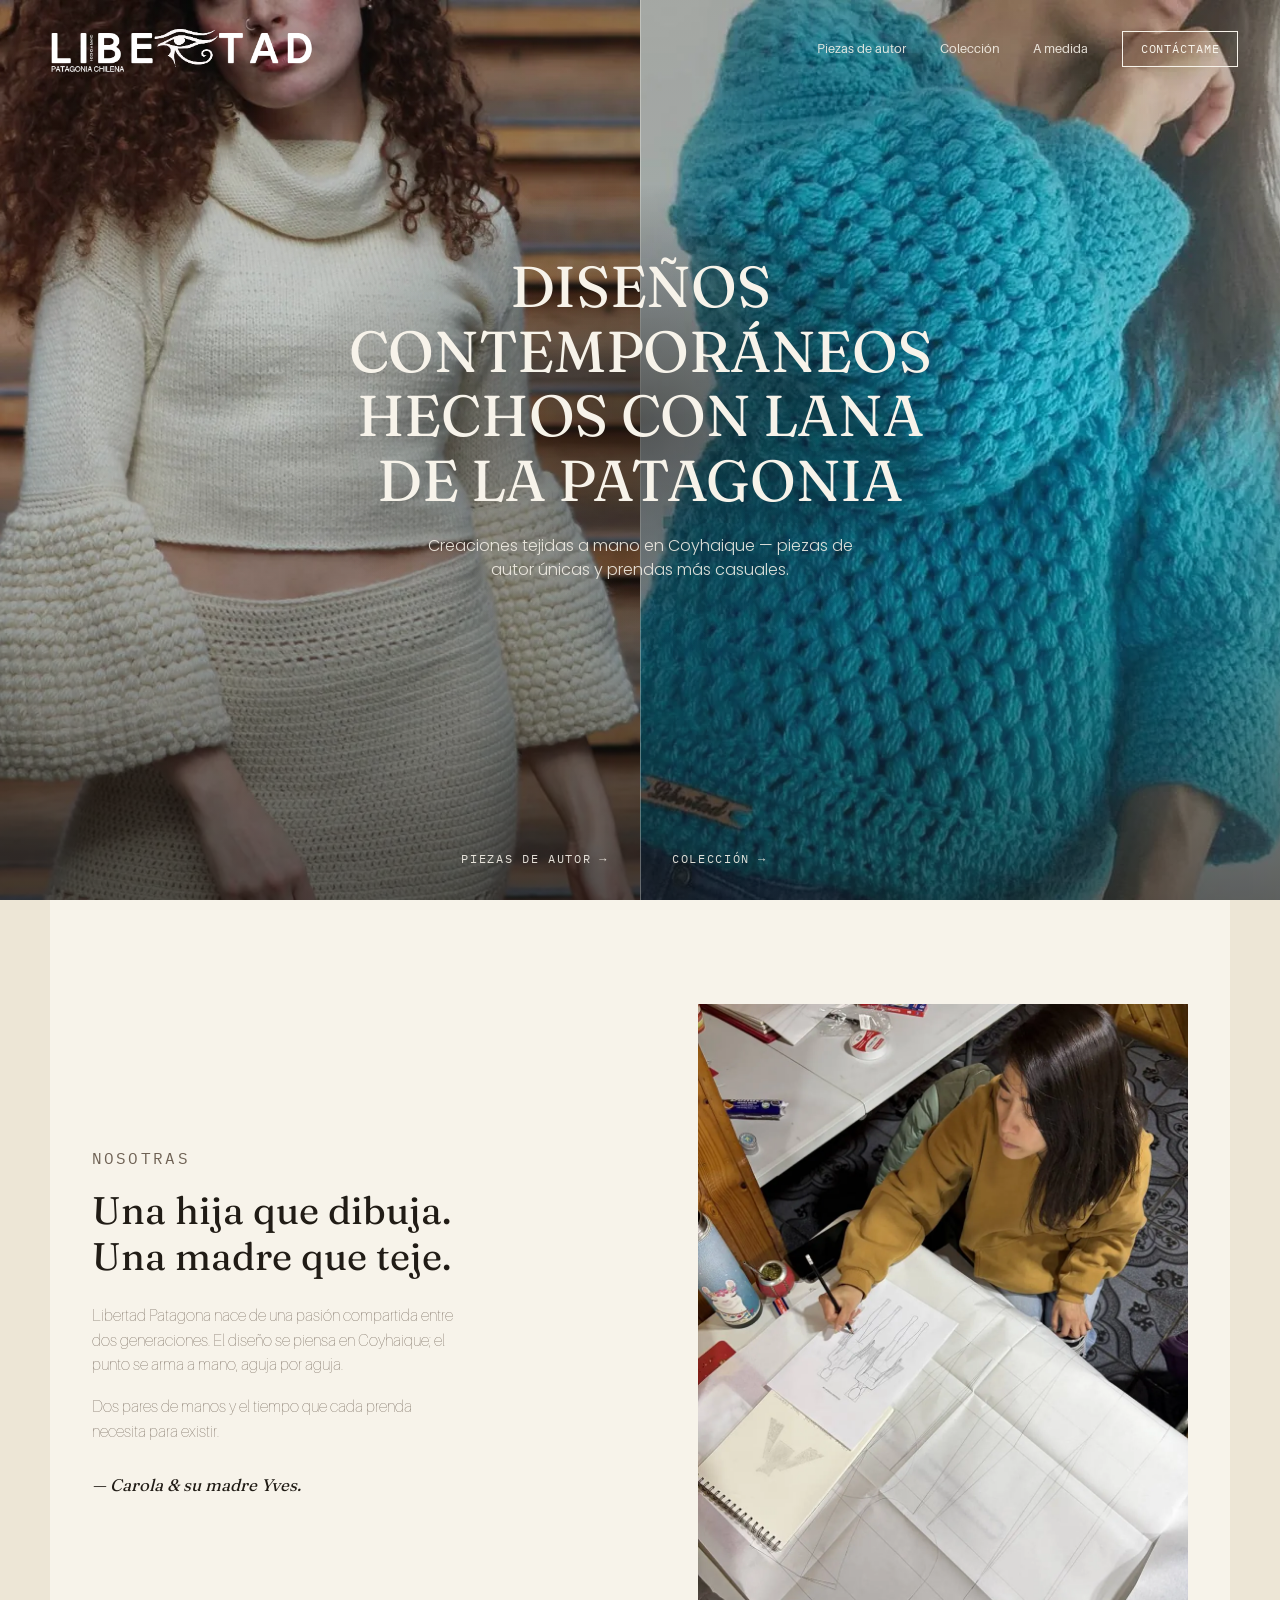
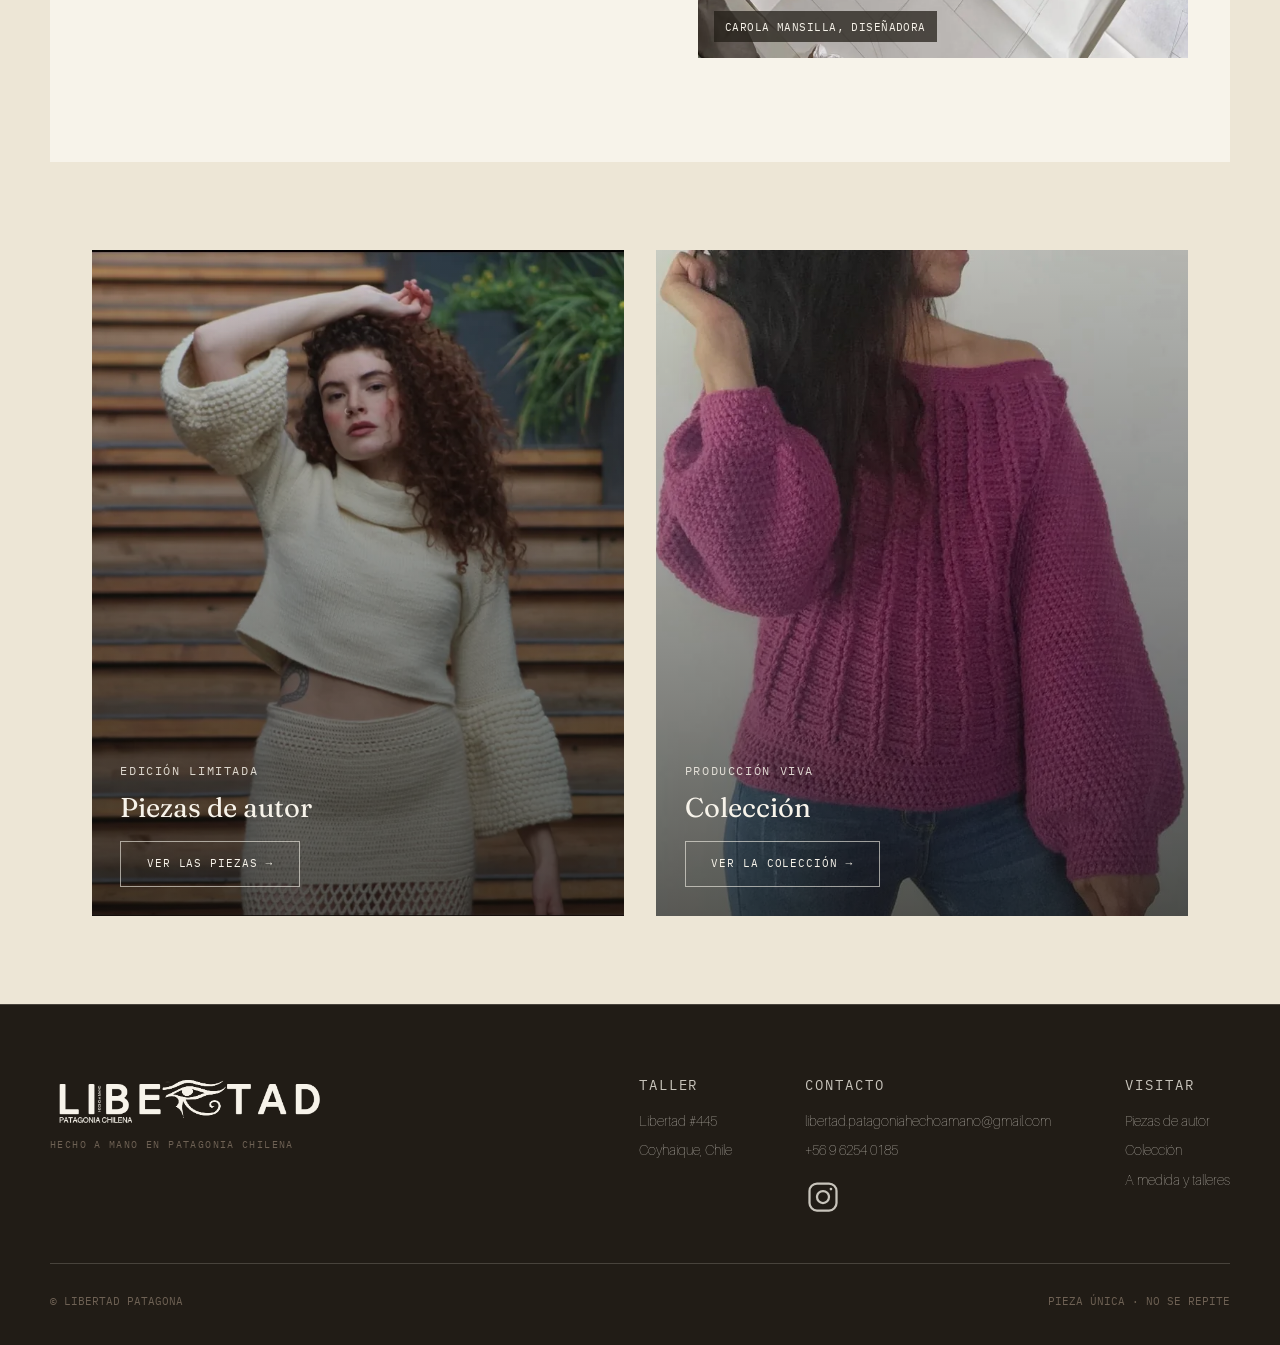
==== commit fb3665e7: "Ver las piezas button; per-piece captions PIEZA N°1/N°2 on piezas-de-autor Co-Authored-By: Claude So" ====
--- a/index.html
+++ b/index.html
@@ -76,7 +76,7 @@
 <div class="path-card-inner">
 <p class="eyebrow">Edición limitada</p>
 <h3>Piezas de autor</h3>
-<span class="btn btn-light">Ver la pieza →</span>
+<span class="btn btn-light">Ver las piezas →</span>
 </div>
 </a>
 <a class="path-card" href="coleccion.html">
--- a/assets/css/style.css
+++ b/assets/css/style.css
@@ -140,6 +140,8 @@
 .autor-caption .code{font-size:0.72rem; color:var(--wood); margin-bottom:0.4rem;}
 .autor-caption .name{font-family:"Fraunces",serif; font-size:1.4rem;}
 .autor-caption .meta{font-size:0.84rem; color:rgba(247,243,234,0.65); font-weight:300; max-width:46ch;}
+.autor-piece .autor-caption{display:block; max-width:none; margin:1.1rem 0 0;}
+.autor-piece .autor-caption .meta{margin-top:0.7rem;}
 .autor-origen-banner{position:relative; height:56vh; min-height:380px; overflow:hidden; width:100%; background:#000 url("../img/esquila-galpon.webp") center 62% / cover no-repeat; display:flex; align-items:center;}
 .autor-origen-banner::before{content:""; position:absolute; inset:0; background:linear-gradient(90deg, rgba(20,16,12,0.68) 0%, rgba(20,16,12,0.22) 55%, rgba(20,16,12,0.05) 100%);}
 .autor-origen-banner-inner{position:relative; z-index:2; max-width:460px; padding:0 2.4rem;}
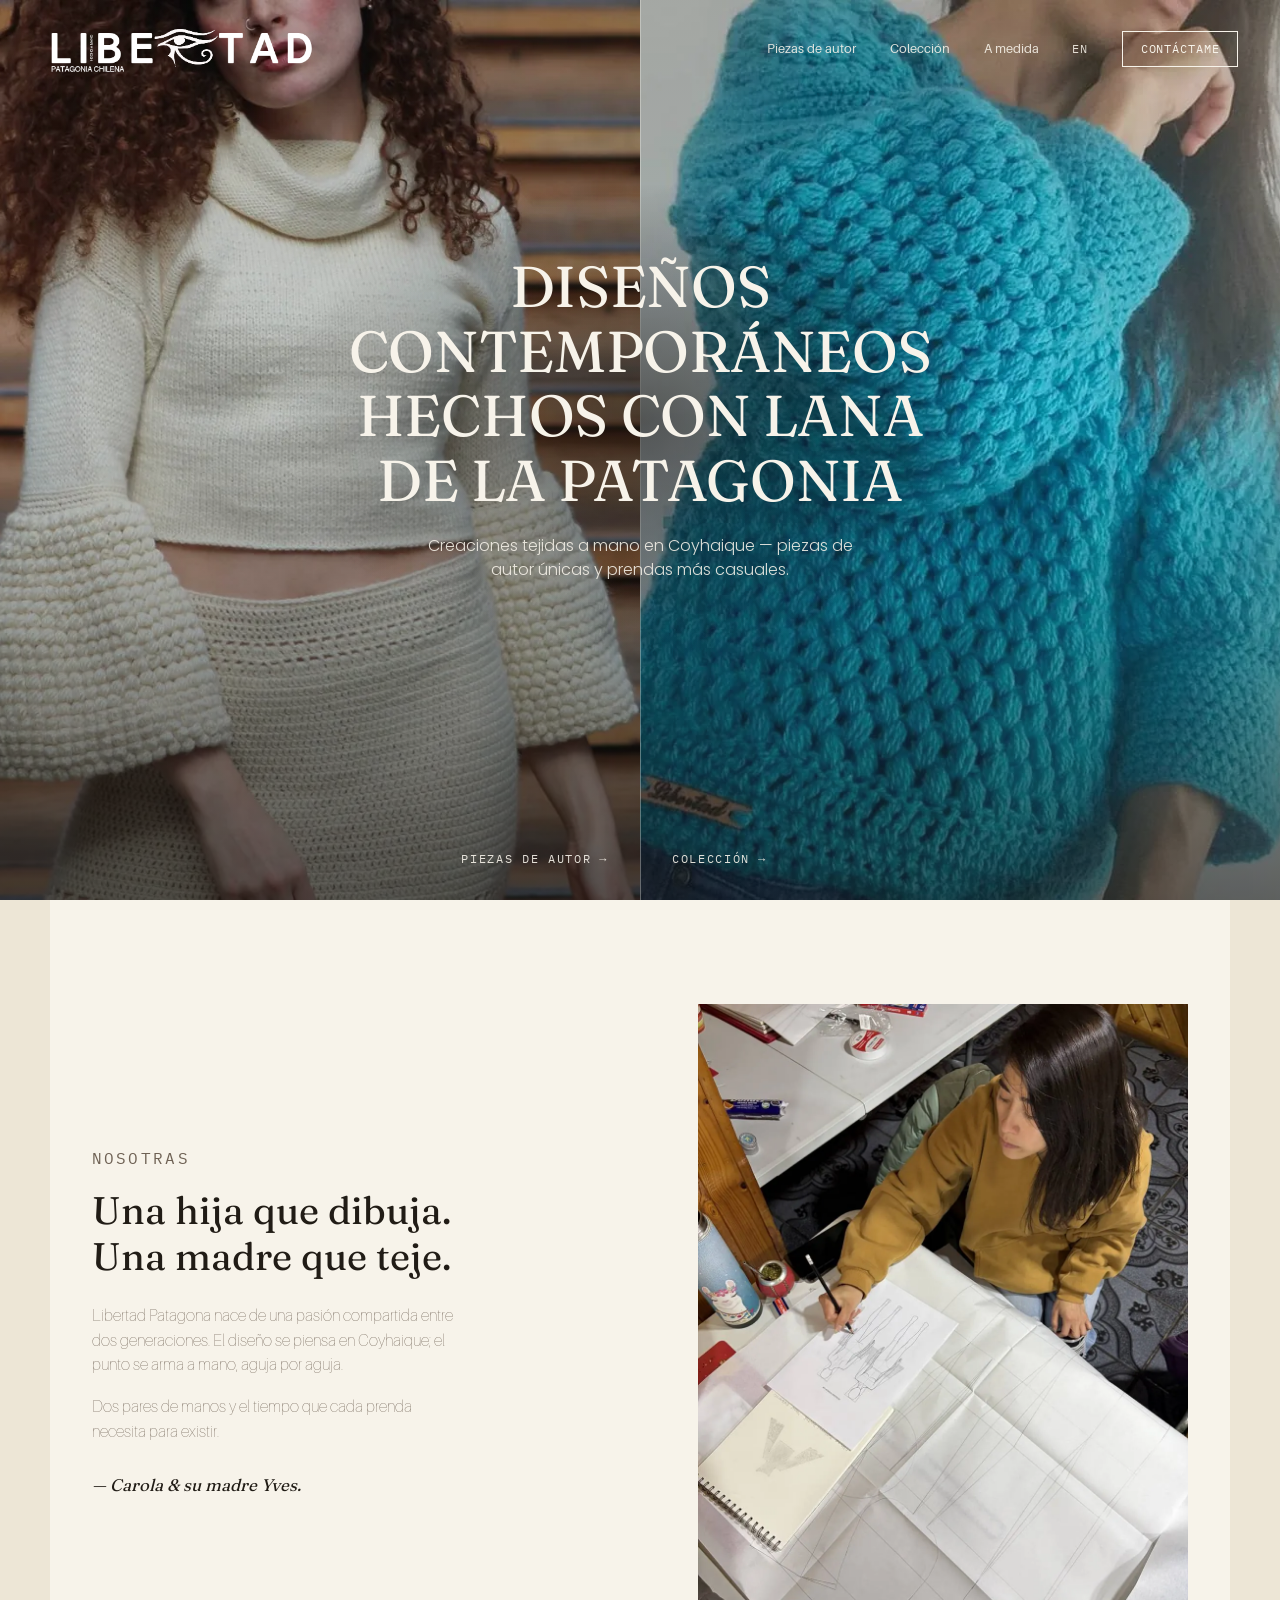
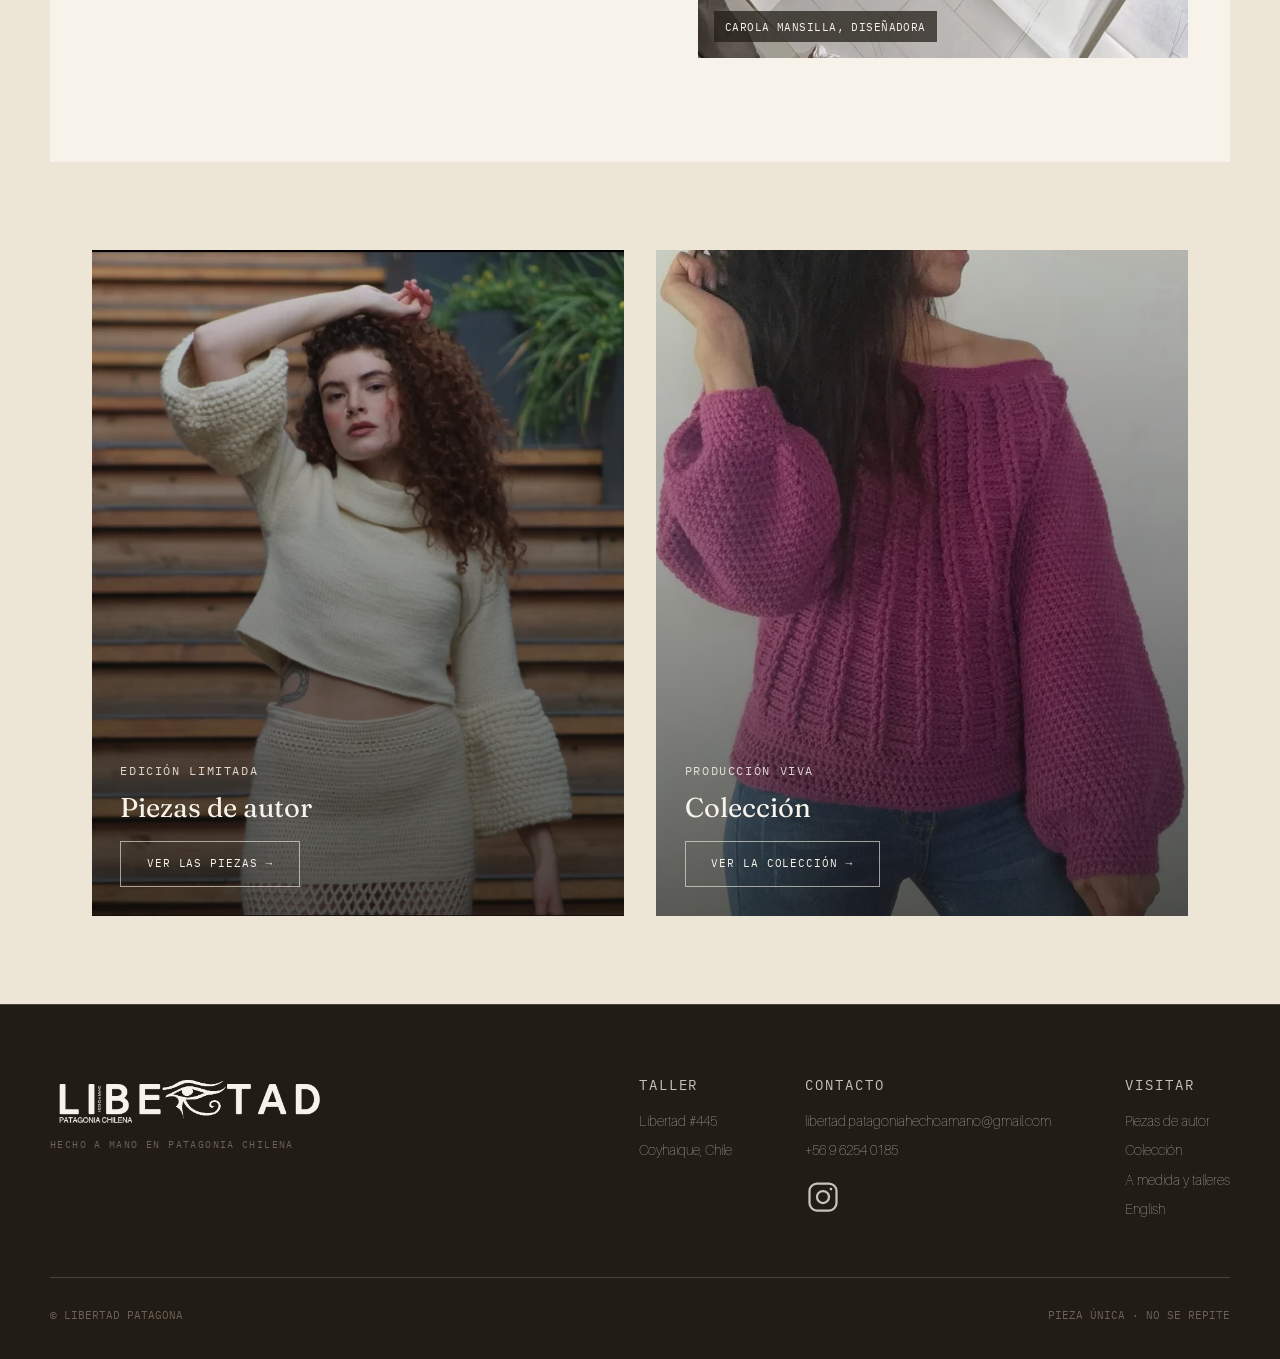
==== commit a3e64d08: "Add English version under /en/ with EN/ES switch and hreflang; fix Patagona in WhatsApp message Co-A" ====
--- a/index.html
+++ b/index.html
@@ -9,7 +9,7 @@
 
 
 
-<link as="font" crossorigin="" href="assets/fonts/fraunces-400.woff2" rel="preload" type="font/woff2"/><link as="font" crossorigin="" href="assets/fonts/aileron-400.woff2" rel="preload" type="font/woff2"/><link href="assets/css/style.css" rel="stylesheet"/><meta content="Taller familiar de tejido en Coyhaique, Patagonia chilena. Piezas de autor en lana cruda y colección semanal en colores vivos, hechas a mano por Carola e Yves Mansilla." name="description"/><link href="https://libertadpatagona.cl/" rel="canonical"/><meta content="website" property="og:type"/><meta content="Libertad Patagona — Dos líneas, un mismo taller" property="og:title"/><meta content="Taller familiar de tejido en Coyhaique, Patagonia chilena. Piezas de autor en lana cruda y colección semanal en colores vivos, hechas a mano por Carola e Yves Mansilla." property="og:description"/><meta content="https://libertadpatagona.cl/" property="og:url"/><meta content="https://libertadpatagona.cl/assets/img/pieza-crema-frente.webp" property="og:image"/><meta content="es_CL" property="og:locale"/><meta content="Libertad Patagona" property="og:site_name"/><meta content="summary_large_image" name="twitter:card"/><meta content="Libertad Patagona — Dos líneas, un mismo taller" name="twitter:title"/><meta content="Taller familiar de tejido en Coyhaique, Patagonia chilena. Piezas de autor en lana cruda y colección semanal en colores vivos, hechas a mano por Carola e Yves Mansilla." name="twitter:description"/><meta content="https://libertadpatagona.cl/assets/img/pieza-crema-frente.webp" name="twitter:image"/><script type="application/ld+json">{
+<link as="font" crossorigin="" href="assets/fonts/fraunces-400.woff2" rel="preload" type="font/woff2"/><link as="font" crossorigin="" href="assets/fonts/aileron-400.woff2" rel="preload" type="font/woff2"/><link href="assets/css/style.css" rel="stylesheet"/><meta content="Taller familiar de tejido en Coyhaique, Patagonia chilena. Piezas de autor en lana cruda y colección semanal en colores vivos, hechas a mano por Carola e Yves Mansilla." name="description"/><link href="https://libertadpatagona.cl/" rel="canonical"/><link href="https://libertadpatagona.cl/" hreflang="es" rel="alternate"/><link href="https://libertadpatagona.cl/en/" hreflang="en" rel="alternate"/><link href="https://libertadpatagona.cl/" hreflang="x-default" rel="alternate"/><meta content="website" property="og:type"/><meta content="Libertad Patagona — Dos líneas, un mismo taller" property="og:title"/><meta content="Taller familiar de tejido en Coyhaique, Patagonia chilena. Piezas de autor en lana cruda y colección semanal en colores vivos, hechas a mano por Carola e Yves Mansilla." property="og:description"/><meta content="https://libertadpatagona.cl/" property="og:url"/><meta content="https://libertadpatagona.cl/assets/img/pieza-crema-frente.webp" property="og:image"/><meta content="es_CL" property="og:locale"/><meta content="Libertad Patagona" property="og:site_name"/><meta content="summary_large_image" name="twitter:card"/><meta content="Libertad Patagona — Dos líneas, un mismo taller" name="twitter:title"/><meta content="Taller familiar de tejido en Coyhaique, Patagonia chilena. Piezas de autor en lana cruda y colección semanal en colores vivos, hechas a mano por Carola e Yves Mansilla." name="twitter:description"/><meta content="https://libertadpatagona.cl/assets/img/pieza-crema-frente.webp" name="twitter:image"/><script type="application/ld+json">{
   "@context": "https://schema.org",
   "@type": "ClothingStore",
   "name": "Libertad Patagona",
@@ -38,7 +38,8 @@
 <a href="piezas-de-autor.html">Piezas de autor</a>
 <a href="coleccion.html">Colección</a>
 <a href="servicios.html">A medida</a>
-<a class="nav-cta" href="https://wa.me/56962540185?text=Hola%2C%20les%20escribo%20desde%20el%20sitio%20web%20de%20Libertad%20Patagonia." target="_blank" rel="noopener">Contáctame</a>
+<a class="lang-switch" href="en/index.html" hreflang="en" lang="en">EN</a>
+<a class="nav-cta" href="https://wa.me/56962540185?text=Hola%2C%20les%20escribo%20desde%20el%20sitio%20web%20de%20Libertad%20Patagona." target="_blank" rel="noopener">Contáctame</a>
 </nav>
 <button class="nav-toggle" id="navToggle" type="button" aria-label="Abrir menú" aria-expanded="false" aria-controls="siteNav"><span></span><span></span></button>
 </header>
@@ -115,6 +116,7 @@
 <a href="piezas-de-autor.html">Piezas de autor</a>
 <a href="coleccion.html">Colección</a>
 <a href="servicios.html">A medida y talleres</a>
+<a href="en/index.html" hreflang="en" lang="en">English</a>
 </div>
 </div>
 </div>
--- a/assets/css/style.css
+++ b/assets/css/style.css
@@ -35,6 +35,7 @@
 header.static .brand-logo .logo-dark{display:block;}
 header.static nav a{color:var(--charcoal);}
 nav{align-items:center;}
+nav .lang-switch{font-family:"IBM Plex Mono",monospace; font-size:0.72rem; letter-spacing:0.1em; text-transform:uppercase;}
 nav .nav-cta{display:inline-block; opacity:1; padding:0.5rem 1.1rem; border:1px solid currentColor; font-family:"IBM Plex Mono",monospace; font-size:0.72rem; letter-spacing:0.08em; text-transform:uppercase; transition:background .3s ease, color .3s ease, border-color .3s ease;}
 nav .nav-cta:hover{background:var(--paper); color:var(--charcoal); border-color:var(--paper);}
 header.solid nav .nav-cta:hover, header.static nav .nav-cta:hover{background:var(--charcoal); color:var(--paper); border-color:var(--charcoal);}
@@ -181,6 +182,7 @@
 body.nav-open .brand-logo .logo-dark{display:block;}
 body.nav-open #siteNav{display:flex; position:fixed; top:0; left:0; right:0; bottom:0; z-index:1; flex-direction:column; justify-content:center; align-items:flex-start; gap:1.7rem; padding:6rem 1.8rem 3rem; background:var(--cream); overflow-y:auto;}
 #siteNav a{color:var(--charcoal); opacity:1; font-family:"Fraunces",serif; font-size:1.7rem;}
+#siteNav a.lang-switch{font-family:"IBM Plex Mono",monospace; font-size:0.85rem;}
 #siteNav a.nav-cta{margin-top:1rem; font-family:"IBM Plex Mono",monospace; font-size:0.8rem; padding:0.9rem 1.6rem;}
 #siteNav a.nav-cta:hover{background:var(--charcoal); color:var(--paper); border-color:var(--charcoal);}
 section{padding:4.5rem 1.4rem;}
@@ -189,6 +191,11 @@
 .hero-split{flex-direction:column;}
 .hero-half{width:100%; height:50%;}
 .hero-seam{display:none;}
+.hero{min-height:760px;}
+.hero-center{top:5.6rem; transform:translateX(-50%); padding:1.2rem 1.4rem;}
+.hero-center h1{font-size:clamp(1.5rem, 6.6vw, 2.1rem);}
+.hero-center p{margin-top:1rem; font-size:0.95rem;}
+.hero-half-autor .hero-half-label, .hero-half-coleccion .hero-half-label{left:1.4rem; right:auto; bottom:1.4rem;}
 .oficio{grid-template-columns:1fr; padding:4.5rem 1.4rem;}
 .paths{grid-template-columns:1fr; padding:4.5rem 1.4rem;}
 .grid{grid-template-columns:1fr; gap:3rem;}
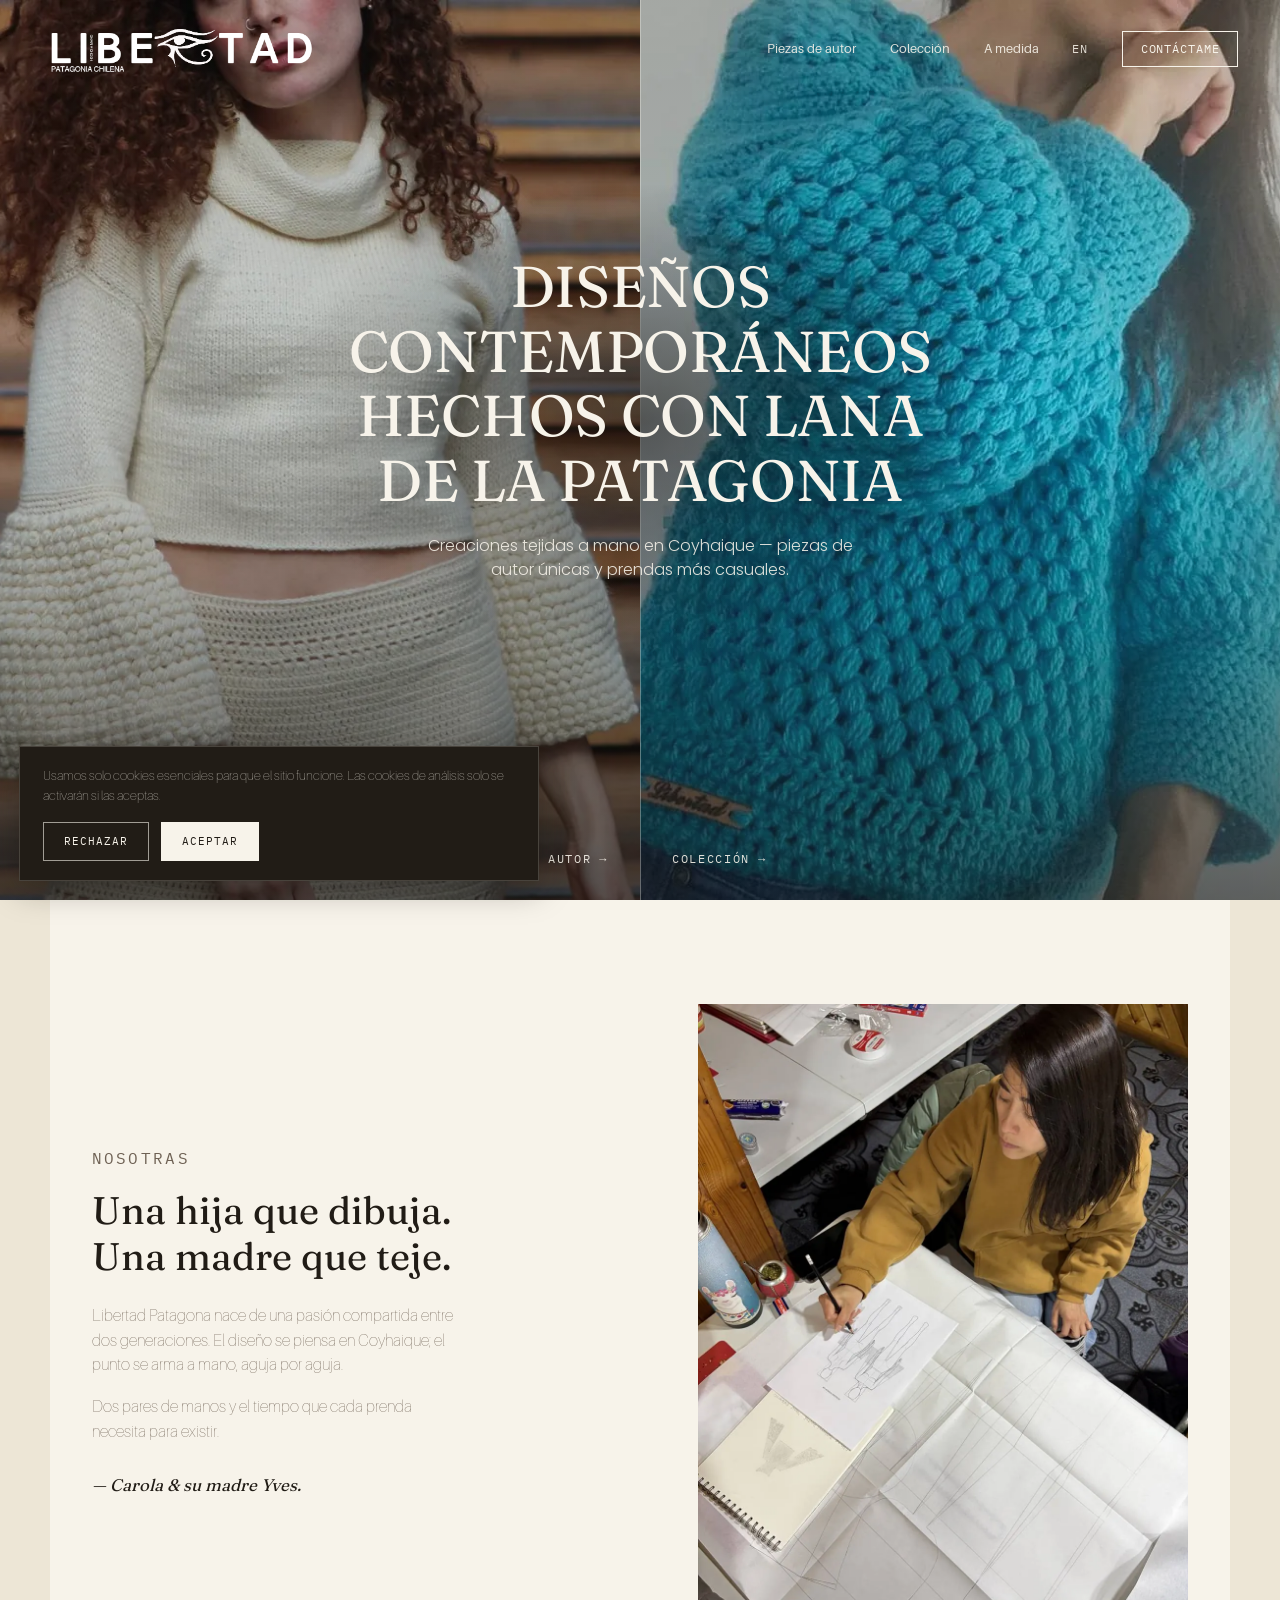
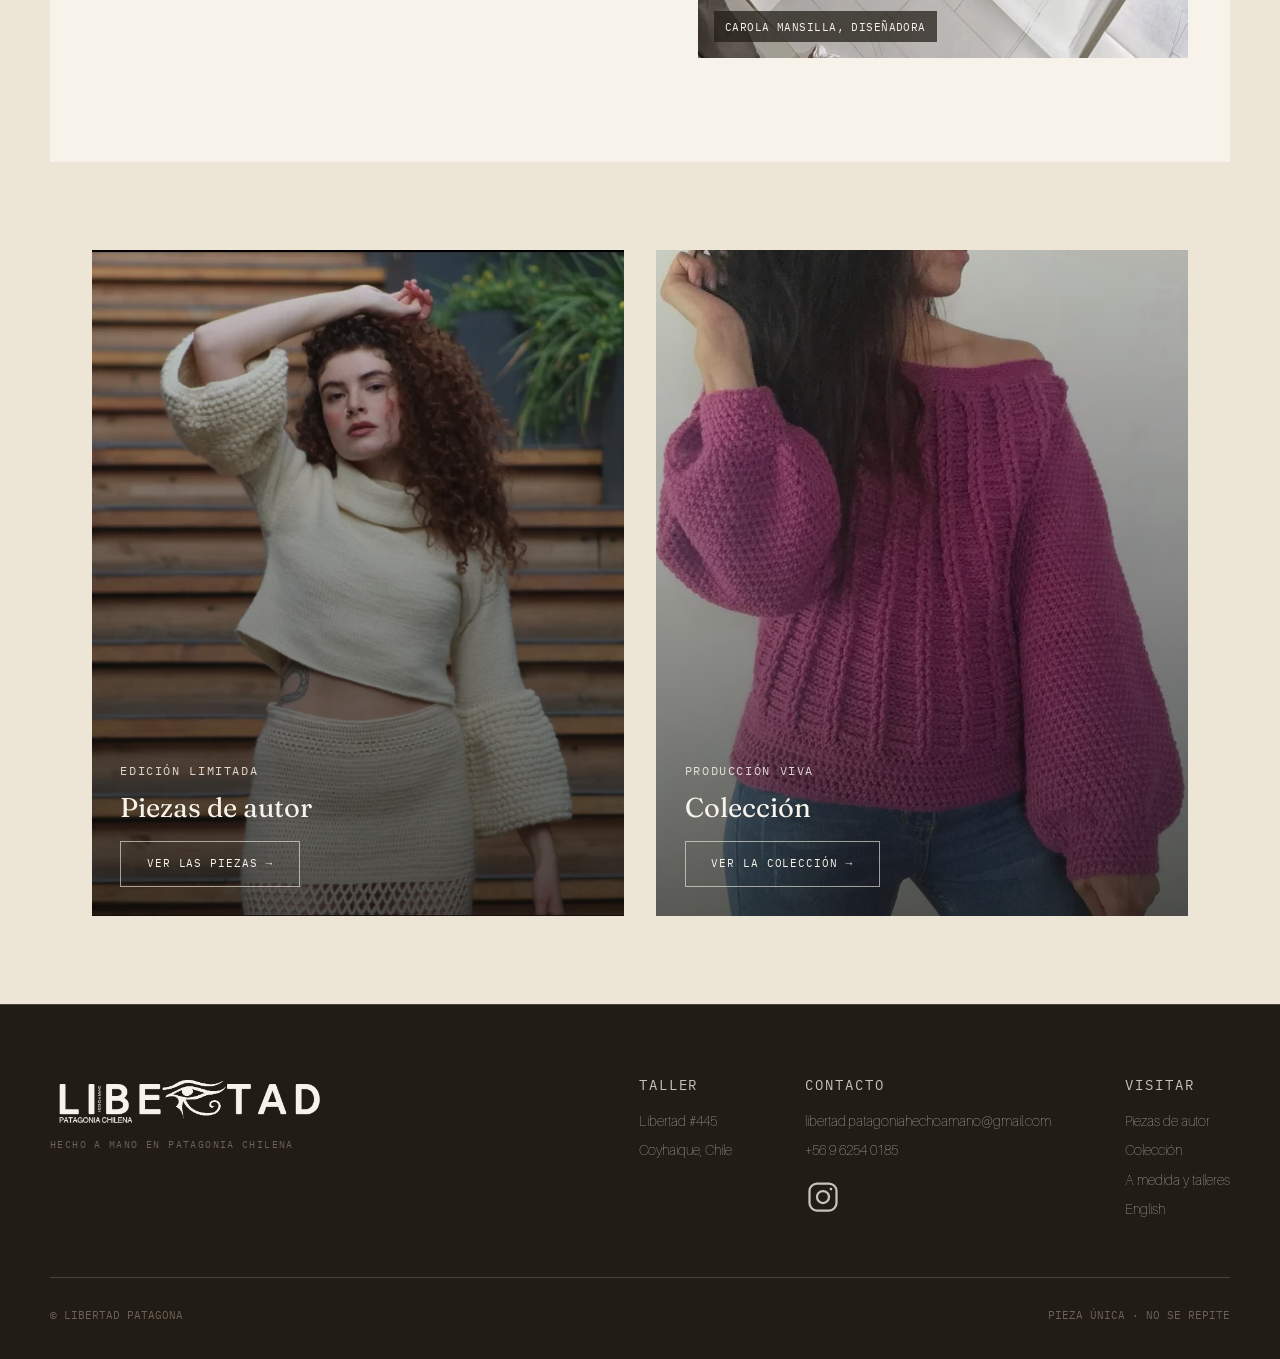
==== commit 0fedcfc0: "Add cookie consent (ES/EN), sitemap.xml, robots.txt; EN nav 'Workshops', 'About us' Co-Authored-By: " ====
--- a/index.html
+++ b/index.html
@@ -143,5 +143,6 @@
   }
 </script>
 <script defer src="assets/js/nav.js"></script>
+<script defer src="assets/js/cookies.js"></script>
 </body>
 </html>
--- a/assets/css/style.css
+++ b/assets/css/style.css
@@ -208,4 +208,14 @@
 @media (prefers-reduced-motion: reduce){
 *{transition:none !important; scroll-behavior:auto !important;}
 .reveal{opacity:1; transform:none;}
-}+}
+.cookie-banner{position:fixed; left:1.2rem; bottom:1.2rem; z-index:150; max-width:520px; display:flex; flex-direction:column; gap:1rem; padding:1.2rem 1.4rem; background:var(--charcoal); color:var(--paper); border:1px solid var(--line-light); box-shadow:0 8px 30px rgba(20,16,12,0.35);}
+.cookie-banner p{font-size:0.84rem; line-height:1.5; font-weight:300; color:rgba(247,243,234,0.85);}
+.cookie-actions{display:flex; gap:0.7rem; flex-wrap:wrap;}
+.cookie-btn{font-family:"IBM Plex Mono",monospace; font-size:0.7rem; letter-spacing:0.08em; text-transform:uppercase; padding:0.7rem 1.3rem; cursor:pointer; -webkit-appearance:none; appearance:none; border:1px solid rgba(247,243,234,0.6); background:none; color:var(--paper); transition:background .25s ease, color .25s ease;}
+.cookie-btn:hover{background:var(--paper); color:var(--charcoal);}
+.cookie-btn-ok{background:var(--paper); color:var(--charcoal); border-color:var(--paper);}
+.cookie-btn-ok:hover{background:transparent; color:var(--paper);}
+@media (max-width: 880px){
+.cookie-banner{left:0.8rem; right:0.8rem; bottom:0.8rem; max-width:none;}
+}
